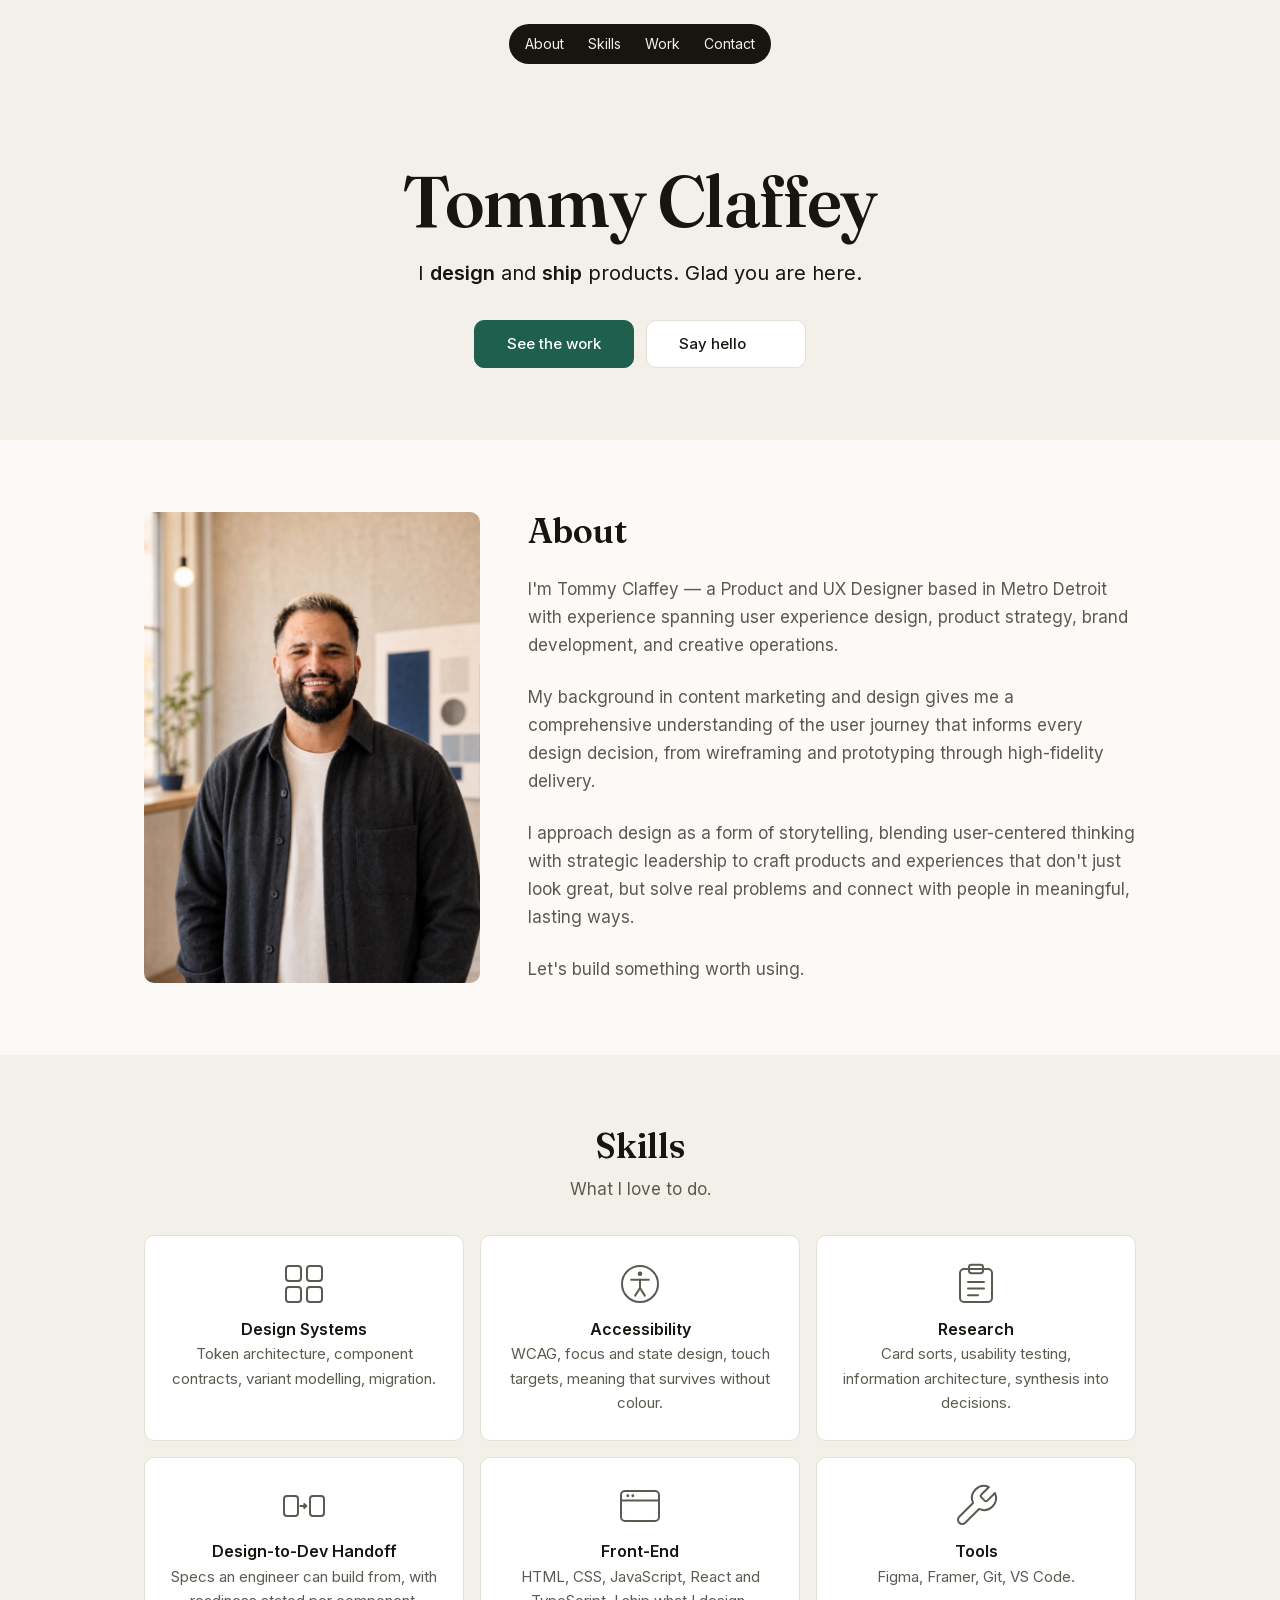
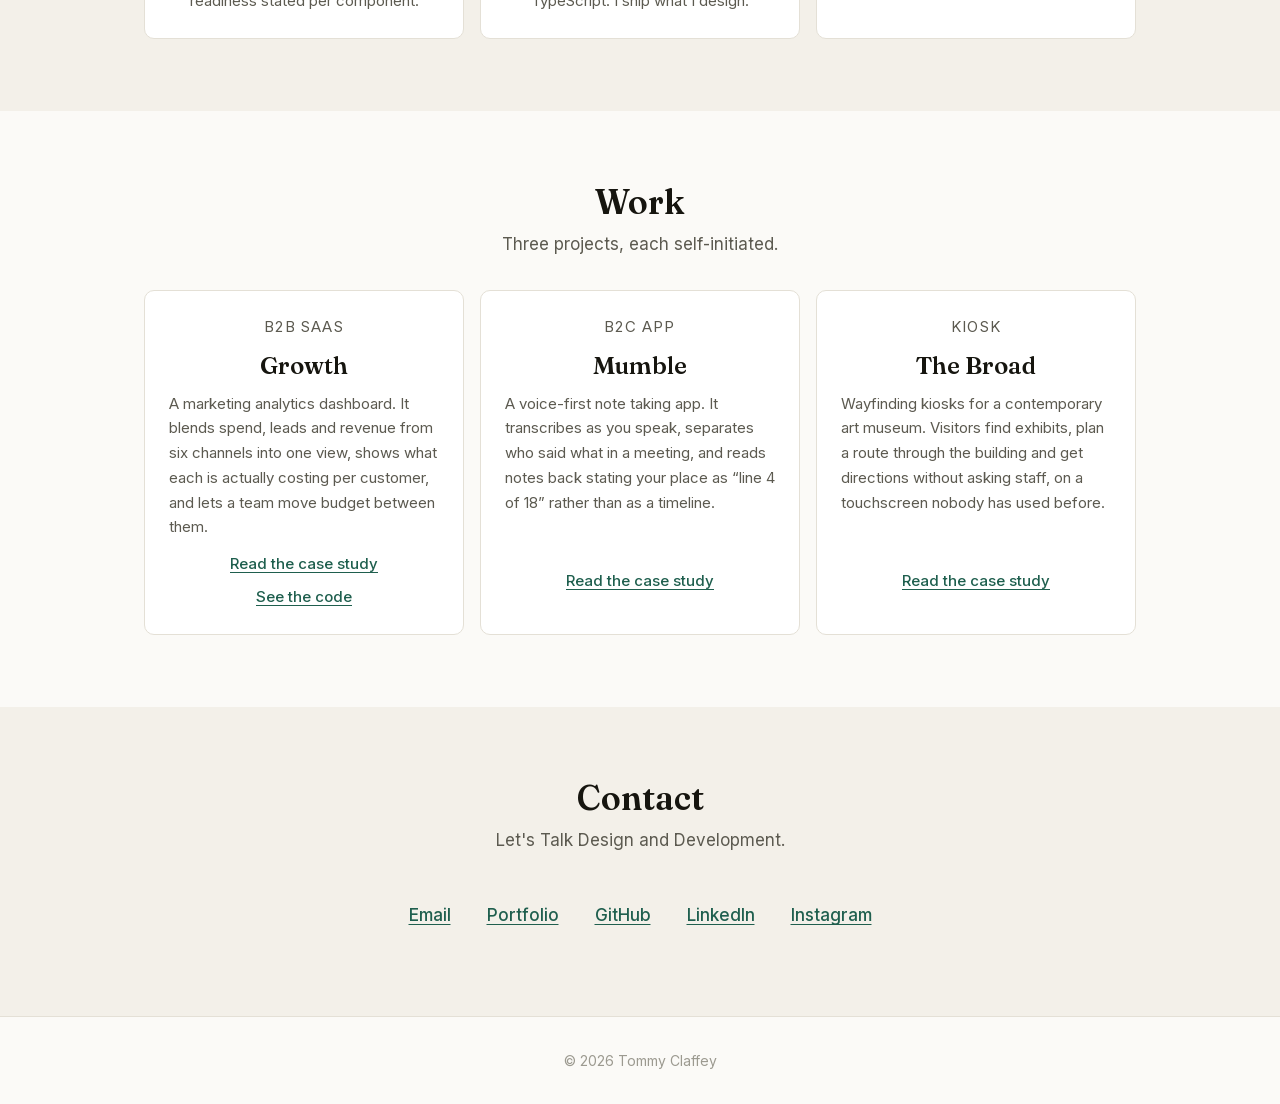
==== index.html @ ecc8b4e1 "Icons 36px -> 48px Co-Authored-By: Claude Opus 5 <noreply@anthropic.com>" ====
<!DOCTYPE html>
<html lang="en">
<head>
<meta charset="UTF-8">
<meta name="viewport" content="width=device-width, initial-scale=1.0">
<title>Tommy Claffey — Product &amp; UX Designer</title>
<meta name="description" content="Tommy Claffey — product and UX designer. Design systems, accessibility, and design-to-developer handoff.">
<!-- Fonts are local and preloaded. Loading them from Google meant the font
     files arrived AFTER first paint, text reflowed when they swapped in, and
     the page height changed under whatever scroll position was already set.
     Preloading same-origin files means layout is correct on the first paint,
     so there is nothing to shift afterwards. Only the two faces used above
     the fold are preloaded -- preloading all five would just make them
     compete for bandwidth. -->
<link rel="preload" href="assets/fonts/fraunces-600.woff2" as="font" type="font/woff2" crossorigin>
<link rel="preload" href="assets/fonts/inter-400.woff2" as="font" type="font/woff2" crossorigin>
<link rel="stylesheet" href="style.css">
</head>
<body>

<!-- First tab stop on the page. Without it a keyboard user walks the entire nav
     before reaching content, on every single visit. -->
<a class="skip" href="#main">Skip to content</a>

<header class="hero">
  <nav class="nav" aria-label="Primary">
    <ul class="nav__list">
      <li><a href="#about">About</a></li>
      <li><a href="#skills">Skills</a></li>
      <li><a href="#work">Work</a></li>
      <li><a href="#contact">Contact</a></li>
    </ul>
  </nav>

  <div class="hero__body">
    <h1 class="hero__name">Tommy Claffey</h1>
    <p class="hero__pitch">
      I <strong>design</strong> and <strong>ship</strong> products. Glad you are here.
    </p>
    <div class="hero__actions">
      <a class="btn btn--primary" href="#work">See the work</a>
      <a class="btn" href="#contact">Say hello</a>
    </div>
  </div>
</header>

<main id="main">

  <section class="section" id="about">
    <div class="about">
      <!-- width/height are the INTRINSIC pixel dimensions, not the rendered
           size. The browser uses their ratio to reserve the right space before
           the file arrives, so the text does not jump down when it loads. -->
      <div class="about__media">
        <img class="about__photo" src="assets/tommy.jpg" width="703" height="1100"
             alt="Tommy Claffey, standing in a studio">
      </div>
      <div class="about__body">
        <h2 class="section__title">About</h2>
        <div class="prose">
      <p>
        I'm Tommy Claffey — a Product and UX Designer based in Metro Detroit
        with experience spanning user experience design, product strategy,
        brand development, and creative operations.
      </p>
      <p>
        My background in content marketing and design gives me a comprehensive
        understanding of the user journey that informs every design decision,
        from wireframing and prototyping through high-fidelity delivery.
      </p>
      <p>
        I approach design as a form of storytelling, blending user-centered
        thinking with strategic leadership to craft products and experiences
        that don't just look great, but solve real problems and connect with
        people in meaningful, lasting ways.
      </p>
      <p>Let's build something worth using.</p>
        </div>
      </div>
    </div>
  </section>

  <section class="section" id="skills">
    <h2 class="section__title">Skills</h2>
    <p class="section__sub">What I love to do.</p>
    <ul class="skills">
      <li class="skill">
        <svg class="skill__icon" viewBox="0 0 24 24" width="48" height="48" fill="none" stroke="currentColor" stroke-width="1" stroke-linecap="round" stroke-linejoin="round" aria-hidden="true" focusable="false"><rect x="3" y="3" width="7.5" height="7.5" rx="1.5"/><rect x="13.5" y="3" width="7.5" height="7.5" rx="1.5"/><rect x="3" y="13.5" width="7.5" height="7.5" rx="1.5"/><rect x="13.5" y="13.5" width="7.5" height="7.5" rx="1.5"/></svg>
        <h3>Design Systems</h3>
        <p>Token architecture, component contracts, variant modelling, migration.</p>
      </li>
      <li class="skill">
        <svg class="skill__icon" viewBox="0 0 24 24" width="48" height="48" fill="none" stroke="currentColor" stroke-width="1" stroke-linecap="round" stroke-linejoin="round" aria-hidden="true" focusable="false"><circle cx="12" cy="12" r="9"/><circle cx="12" cy="6.9" r="1.15" fill="currentColor" stroke="none"/><path d="M7.6 9.9h8.8M12 9.9v4.1M12 14l-2.4 3.8M12 14l2.4 3.8"/></svg>
        <h3>Accessibility</h3>
        <p>WCAG, focus and state design, touch targets, meaning that survives without colour.</p>
      </li>
      <li class="skill">
        <svg class="skill__icon" viewBox="0 0 24 24" width="48" height="48" fill="none" stroke="currentColor" stroke-width="1" stroke-linecap="round" stroke-linejoin="round" aria-hidden="true" focusable="false"><rect x="4" y="4.5" width="16" height="16.5" rx="2"/><rect x="8.5" y="2.4" width="7" height="4.2" rx="1.2"/><path d="M8 11h8M8 14.3h8M8 17.6h5"/></svg>
        <h3>Research</h3>
        <p>Card sorts, usability testing, information architecture, synthesis into decisions.</p>
      </li>
      <li class="skill">
        <svg class="skill__icon" viewBox="0 0 24 24" width="48" height="48" fill="none" stroke="currentColor" stroke-width="1" stroke-linecap="round" stroke-linejoin="round" aria-hidden="true" focusable="false"><rect x="2" y="7" width="7" height="10" rx="1.5"/><rect x="15" y="7" width="7" height="10" rx="1.5"/><path d="M10.2 12h2.9"/><path d="M12.1 11 13.1 12l-1 1"/></svg>
        <h3>Design-to-Dev Handoff</h3>
        <p>Specs an engineer can build from, with readiness stated per component.</p>
      </li>
      <li class="skill">
        <svg class="skill__icon" viewBox="0 0 24 24" width="48" height="48" fill="none" stroke="currentColor" stroke-width="1" stroke-linecap="round" stroke-linejoin="round" aria-hidden="true" focusable="false"><rect x="2.5" y="4.5" width="19" height="15" rx="2"/><path d="M2.5 9.2h19"/><circle cx="5.9" cy="6.85" r="0.72" fill="currentColor" stroke="none"/><circle cx="8.4" cy="6.85" r="0.72" fill="currentColor" stroke="none"/></svg>
        <h3>Front-End</h3>
        <p>HTML, CSS, JavaScript, React and TypeScript. I ship what I design.</p>
      </li>
      <li class="skill">
        <svg class="skill__icon" viewBox="0 0 24 24" width="48" height="48" fill="none" stroke="currentColor" stroke-width="1" stroke-linecap="round" stroke-linejoin="round" aria-hidden="true" focusable="false"><path d="M14.7 6.3a1 1 0 0 0 0 1.4l1.6 1.6a1 1 0 0 0 1.4 0l3.77-3.77a6 6 0 0 1-7.94 7.94l-6.91 6.91a2.12 2.12 0 0 1-3-3l6.91-6.91a6 6 0 0 1 7.94-7.94l-3.76 3.76z"/></svg>
        <h3>Tools</h3>
        <p>Figma, Framer, Git, VS Code.</p>
      </li>
    </ul>
  </section>

  <section class="section" id="work">
    <h2 class="section__title">Work</h2>
    <p class="section__sub">Three projects, each self-initiated.</p>
    <div class="cards">

      <article class="card">
        <p class="card__tag">B2B SaaS</p>
        <h3 class="card__title">Growth</h3>
        <p>
          A marketing analytics dashboard. It blends spend, leads and revenue
          from six channels into one view, shows what each is actually costing
          per customer, and lets a team move budget between them.
        </p>
        <p class="card__links">
          <a href="https://www.tommyclaffey.com/portfolio/growth">Read the case study</a>
          <a href="https://github.com/tommyclaffey/Growth">See the code</a>
        </p>
      </article>

      <article class="card">
        <p class="card__tag">B2C app</p>
        <h3 class="card__title">Mumble</h3>
        <p>
          A voice-first note taking app. It transcribes as you speak, separates
          who said what in a meeting, and reads notes back stating your place as
          “line 4 of 18” rather than as a timeline.
        </p>
        <p class="card__links">
          <a href="https://www.tommyclaffey.com/portfolio/mumble">Read the case study</a>
        </p>
      </article>

      <article class="card">
        <p class="card__tag">Kiosk</p>
        <h3 class="card__title">The Broad</h3>
        <p>
          Wayfinding kiosks for a contemporary art museum. Visitors find exhibits,
          plan a route through the building and get directions without asking
          staff, on a touchscreen nobody has used before.
        </p>
        <p class="card__links">
          <a href="https://www.tommyclaffey.com/portfolio/broad">Read the case study</a>
        </p>
      </article>

    </div>
  </section>

  <section class="section" id="contact">
    <h2 class="section__title">Contact</h2>
    <p class="section__sub">Let's Talk Design and Development.</p>
    <ul class="contact">
      <li><a href="mailto:thomasclaffey@gmail.com">Email</a></li>
      <li><a href="https://www.tommyclaffey.com">Portfolio</a></li>
      <li><a href="https://github.com/tommyclaffey">GitHub</a></li>
      <li><a href="https://www.linkedin.com/in/tommyclaffey/">LinkedIn</a></li>
      <li><a href="https://www.instagram.com/mrtommyclaffey/">Instagram</a></li>
    </ul>
  </section>

</main>

<footer class="footer">
  <p>© 2026 Tommy Claffey</p>
</footer>


</body>
</html>
---- style.css ----
@font-face {
  font-family: 'Fraunces';
  font-style: normal;
  font-weight: 500;
  /* block, not swap. swap paints a fallback first and then reflows when the
     real font lands -- which is the layout shift this change exists to
     remove. With the files preloaded and same-origin, the block period is
     imperceptible. */
  font-display: block;
  src: url('assets/fonts/fraunces-500.woff2') format('woff2');
  unicode-range: U+0000-00FF, U+0131, U+0152-0153, U+02BB-02BC, U+02C6, U+02DA,
    U+02DC, U+0304, U+0308, U+0329, U+2000-206F, U+20AC, U+2122, U+2191, U+2193,
    U+2212, U+2215, U+FEFF, U+FFFD;
}

@font-face {
  font-family: 'Fraunces';
  font-style: normal;
  font-weight: 600;
  /* block, not swap. swap paints a fallback first and then reflows when the
     real font lands -- which is the layout shift this change exists to
     remove. With the files preloaded and same-origin, the block period is
     imperceptible. */
  font-display: block;
  src: url('assets/fonts/fraunces-600.woff2') format('woff2');
  unicode-range: U+0000-00FF, U+0131, U+0152-0153, U+02BB-02BC, U+02C6, U+02DA,
    U+02DC, U+0304, U+0308, U+0329, U+2000-206F, U+20AC, U+2122, U+2191, U+2193,
    U+2212, U+2215, U+FEFF, U+FFFD;
}

@font-face {
  font-family: 'Inter';
  font-style: normal;
  font-weight: 400;
  /* block, not swap. swap paints a fallback first and then reflows when the
     real font lands -- which is the layout shift this change exists to
     remove. With the files preloaded and same-origin, the block period is
     imperceptible. */
  font-display: block;
  src: url('assets/fonts/inter-400.woff2') format('woff2');
  unicode-range: U+0000-00FF, U+0131, U+0152-0153, U+02BB-02BC, U+02C6, U+02DA,
    U+02DC, U+0304, U+0308, U+0329, U+2000-206F, U+20AC, U+2122, U+2191, U+2193,
    U+2212, U+2215, U+FEFF, U+FFFD;
}

@font-face {
  font-family: 'Inter';
  font-style: normal;
  font-weight: 500;
  /* block, not swap. swap paints a fallback first and then reflows when the
     real font lands -- which is the layout shift this change exists to
     remove. With the files preloaded and same-origin, the block period is
     imperceptible. */
  font-display: block;
  src: url('assets/fonts/inter-500.woff2') format('woff2');
  unicode-range: U+0000-00FF, U+0131, U+0152-0153, U+02BB-02BC, U+02C6, U+02DA,
    U+02DC, U+0304, U+0308, U+0329, U+2000-206F, U+20AC, U+2122, U+2191, U+2193,
    U+2212, U+2215, U+FEFF, U+FFFD;
}

@font-face {
  font-family: 'Inter';
  font-style: normal;
  font-weight: 600;
  /* block, not swap. swap paints a fallback first and then reflows when the
     real font lands -- which is the layout shift this change exists to
     remove. With the files preloaded and same-origin, the block period is
     imperceptible. */
  font-display: block;
  src: url('assets/fonts/inter-600.woff2') format('woff2');
  unicode-range: U+0000-00FF, U+0131, U+0152-0153, U+02BB-02BC, U+02C6, U+02DA,
    U+02DC, U+0304, U+0308, U+0329, U+2000-206F, U+20AC, U+2122, U+2191, U+2193,
    U+2212, U+2215, U+FEFF, U+FFFD;
}

/* =========================================================================
   Tokens — two tiers.

   Tier 1 is raw values. Tier 2 names them by the job they do. Nothing below
   this block uses a raw colour or a raw size, so retheming the page is an
   edit to this block and nothing else. That is the same discipline as a real
   design system, at the scale a single page justifies.
   ========================================================================= */

:root {
  /* --- tier 1: primitives ------------------------------------------- */
  --paper:      #FBFAF7;
  --paper-warm: #F3F0E9;
  --ink:        #16150F;
  --ink-60:     #5C5A50;
  --ink-30:     #9C9A90;
  --rule:       #E4E0D6;
  --green-700:  #174A3D;
  --green-600:  #1F5F4E;
  --green-100:  #E3EFEA;

  /* --- tier 2: semantic ---------------------------------------------- */
  --surface:        var(--paper);
  --surface-raised: #FFFFFF;
  --surface-sunken: var(--paper-warm);
  --text:           var(--ink);
  --text-muted:     var(--ink-60);
  --text-subtle:    var(--ink-30);
  --border:         var(--rule);
  --accent:         var(--green-600);
  --accent-press:   var(--green-700);
  --accent-tint:    var(--green-100);
  --focus:          var(--green-600);

  /* --- scale ---------------------------------------------------------- */
  --s-1: 4px;  --s-2: 8px;  --s-3: 12px; --s-4: 16px;
  --s-5: 24px; --s-6: 32px; --s-7: 48px; --s-8: 72px; --s-9: 112px;

  --container: 1040px;   /* one page-wide column, used by every band */
  --radius: 10px;
  /* Was used by the nav before it existed. An undefined custom property makes
     the whole declaration invalid, so border-radius silently fell back to 0 --
     square corners, no error, nothing in the console. */
  --radius-pill: 999px;
  /* An absolute width, deliberately NOT ch. `ch` resolves against the
     element's own font-size, so 62ch means ~620px on 17px body text and
     ~1050px on a 34px heading -- the same token producing two different
     widths depending on what it lands on. For a shared column edge it has to
     be one number. 38rem is that number, sized to the body measure. */
  --measure: 38rem;

  --sans: Inter, -apple-system, BlinkMacSystemFont, "Segoe UI", sans-serif;
  --serif: Fraunces, Georgia, "Times New Roman", serif;
}

/* Dark mode is CSS only -- it follows whatever the reader already told their
   operating system. There is no toggle, because a toggle needs JavaScript and
   this page has none. Redefining the tier-2 names is the whole implementation;
   no rule below this block knows which mode is active. */
@media (prefers-color-scheme: dark) {
  :root {
    --surface: #14140F; --surface-raised: #1C1C16; --surface-sunken: #1A1A14;
    --text: #F2F0E9; --text-muted: #A8A69C; --text-subtle: #6E6C63;
    --border: #2C2B24;
    --accent: #6FC3A8; --accent-press: #8FD4BE; --accent-tint: #17332A;
    --focus: #6FC3A8;
    /* The nav reads dark-on-light in light mode. In dark mode the page is
       already near-ink, so the same value would make the header disappear --
       it lifts instead. Contrast is a relationship, not a colour. */
    --ink: #2A2A22;
    --paper-warm: #F2F0E9;
  }
}

/* ============================================================ base ==== */

*, *::before, *::after { box-sizing: border-box; }

body {
  margin: 0;
  background: var(--surface);
  color: var(--text);
  font: 400 17px/1.65 var(--sans);
  -webkit-font-smoothing: antialiased;
}

h1, h2, h3 { font-family: var(--serif); font-weight: 600; line-height: 1.15; margin: 0; }
p { margin: 0; }
img { max-width: 100%; display: block; }

a { color: var(--accent); text-underline-offset: 3px; }
a:hover { color: var(--accent-press); }

/* One focus style for everything, so no control can be missed. :focus-visible
   rather than :focus keeps it off mouse clicks without hiding it from
   keyboards — the mistake that makes a site unusable without a pointer. */
a:focus-visible,
button:focus-visible {
  outline: 2px solid var(--focus);
  outline-offset: 3px;
  border-radius: 3px;
}

/* Hidden until focused, then real and visible. A skip link that never shows
   itself is decoration. */
.skip {
  position: absolute; left: var(--s-4); top: -100px;
  z-index: 10;
  background: var(--accent); color: #fff;
  padding: var(--s-2) var(--s-4);
  border-radius: var(--radius);
  text-decoration: none; font-weight: 500;
  transition: top 120ms ease;
}
.skip:focus { top: var(--s-4); color: #fff; }

/* =========================================================== layout ==== */

/* Nothing that carries a band background is constrained -- those run the full
   viewport, and their children carry the measure instead. Constraining the
   band itself would stop its background at the content edge, which is a
   stripe, not a band. */
.footer > p {
  max-width: var(--container);
  margin-inline: auto;
  padding-inline: var(--s-5);
}
.section > * {
  max-width: var(--container);
  margin-inline: auto;
  padding-inline: var(--s-5);
}

/* ============================================================== nav ==== */

/* Links only -- the h1 below is the identity, so no wordmark here.

   The nav is its own band rather than transparent over the hero's tint. On a
   tinted background with muted link colour it had almost no contrast against
   anything: not against the surface behind it, and not against the hero it
   sits above. A header that has to be hunted for is not doing its job.

   Full-bleed like the other bands, so the background crosses the viewport and
   the list inside carries the container width. */
/* A floating capsule rather than an edge-to-edge bar.

   The background moves off .nav and onto .nav__list, so the dark shape hugs
   its four links instead of spanning the container. A full-width bar with
   rounded corners reads as a bar someone rounded; a shape sized to its
   contents reads as an object. .nav keeps only the job of centring it.

   Ink, not white: white on the hero's warm tint is a 17-point difference --
   technically a contrast, visually the same surface. */
.nav {
  display: flex;
  justify-content: center;
  padding-block: var(--s-5);
}

.nav__list {
  list-style: none;
  display: flex; flex-wrap: wrap; justify-content: center;
  gap: 0;
  background: var(--ink);
  border-radius: var(--radius-pill);
  /* No vertical padding: the links define the capsule's height directly, so
     it is exactly as tall as its content instead of 8px taller. Horizontal
     padding stays minimal for the same reason -- every pixel here is mass,
     and this element had more visual weight than the name it sits above. */
  padding: 0 var(--s-1);
  margin: 0;
  max-width: calc(100% - var(--s-8));
  font-size: 14px;
}

.nav__list a {
  color: var(--paper-warm); text-decoration: none;
  display: inline-flex; align-items: center;
  /* 40px, held deliberately. Shrinking these to 32 would have taken another
     8px off the capsule and dropped the target well under the 44px guideline
     -- the height is the one dimension here that is doing a job other than
     looking right. The mass came off the width and the type size instead. */
  min-height: 40px; padding-inline: var(--s-3);
  border-radius: var(--radius-pill);
}
.nav__list a:hover { color: #FFFFFF; background: rgb(255 255 255 / 0.12); }
/* The accent green is invisible on ink, so the ring has to go light on the
   one element that most needs one. */
.nav__list a:focus-visible { outline-color: var(--paper-warm); }


/* ============================================================= hero ==== */

/* Centred, with the measure preserved. Centring a block is not the same as
   letting its lines run the full width -- long centred lines are the harder
   thing to read, and this page argues about legibility. */
/* Wider than the prose measure. The pitch is display copy, read once at a
   glance rather than settled into, and at --measure it broke to four short
   centred lines. Wider gives three fuller ones. */
.hero__body {
  /* Bottom padding was 112px, sized for a four-line pitch. With a one-line
     pitch the hero holds far less, and the same padding left a screen of dead
     space under the buttons. Space should scale with what it surrounds. */
  padding-block: var(--s-8) var(--s-8);
  max-width: 42rem;
  margin-inline: auto;
  text-align: center;
}


/* clamp() rather than breakpoints: the size is continuous, so there is no
   width at which the heading is briefly wrong.

   The floor is 36px, not 44. A clamp minimum is a floor the text cannot go
   below no matter how narrow the screen gets, so it is the one number in a
   fluid scale that can still overflow. At 44px "Tommy Claffey" needs roughly
   300px and a 320px phone offers 272px after padding -- the fluid middle was
   never the risk, the floor was. */
.hero__name {
  /* Ceiling drops 84 -> 72. With the role line gone the name sits directly
     over a 24px subhead, and 84 made that a 3.5x jump -- big enough that
     everything under it read as small print rather than as the next level. */
  font-size: clamp(36px, 7vw, 72px);
  letter-spacing: -0.02em;
  /* The pitch is the only thing under the name now, so the two are the unit.
     12px was tight because a small caps role line sat between them; with the
     subhead carrying the weight directly, it needs room to be its own line
     rather than a caption. */
  margin-bottom: var(--s-4);
  /* Breaks a long name across lines rather than out of the viewport, if a
     narrower screen than I tested ever turns up. */
  overflow-wrap: break-word;
  text-wrap: balance;
}
/* Balanced so the three lines come out near-equal instead of leaving a short
   orphan on the last one, which is the failure mode of centred display copy. */
.hero__pitch {
  /* Larger than before. One short line has to hold the space a paragraph used
     to, and at 21px it read as a caption under the name rather than as the
     line the page is built around. */
  /* 24 -> 20. It is a subhead under a 72px name, not a second headline; at
     24 it was closer in size to the About body copy's role than to a caption
     line, which made the hero read as two competing statements again. */
  font-size: clamp(16px, 1.9vw, 20px);
  line-height: 1.45;
  color: var(--text);
  text-wrap: balance;
}
.hero__pitch strong { color: var(--text); font-weight: 600; }

/* 32px, not 48. The buttons follow FROM the line above them -- they are the
   next step in the same thought, so they sit closer to it than the pitch sits
   to the name block. Equal gaps everywhere would flatten that. */
/* Equal-width buttons, without hardcoding a width.

   Each button used to size itself to its own label, so "See the work" came out
   wider than "Say hello". A min-width would fix the symptom and quietly break
   the moment either label changed.

   Two 1fr tracks inside a fit-content container instead: the grid shrinks to
   its content, and 1fr splits that equally -- so both buttons take the width
   of the longer one, whatever it happens to say. */
.hero__actions {
  display: grid;
  grid-template-columns: repeat(2, 1fr);
  gap: var(--s-3);
  width: fit-content;
  margin: var(--s-6) auto 0;
}

/* Below this the pair is wider than the screen, so they stack full width
   rather than being squeezed. */
@media (max-width: 400px) {
  .hero__actions { grid-template-columns: 1fr; width: 100%; }
}

.btn {
  display: inline-flex; align-items: center;
  /* 48, above the 44px accessible minimum rather than exactly on it. These
     are the only two actions in the hero and they sat under a 72px name at
     the size of body text -- correct by the rule and wrong by the page. */
  min-height: 48px;
  padding: 0 var(--s-6);
  border: 1px solid var(--border); border-radius: var(--radius);
  background: var(--surface-raised); color: var(--text);
  font: 500 15px var(--sans); text-decoration: none;
  transition: background 120ms ease, border-color 120ms ease;
}
.btn:hover { border-color: var(--text-subtle); color: var(--text); }
.btn--primary {
  background: var(--accent); border-color: var(--accent); color: #fff;
}
.btn--primary:hover { background: var(--accent-press); border-color: var(--accent-press); color: #fff; }

/* ========================================================= sections ==== */

/* The hero is the first band, not a neutral run-up to them. It and About were
   both paper with a hairline between, so the one boundary a reader meets first
   was the one with the least contrast -- the rhythm started on the third
   screen. Tinting the hero makes every boundary on the page a colour change,
   including the first. */
.hero { background: var(--surface-sunken); }

/* Alternating bands rather than hairlines. A 1px rule separates sections in
   the sense that a reader could find it if asked to; a change of surface
   separates them at a glance, which is the actual job. */
.section { padding-block: var(--s-8); text-align: center; }

/* NO extra bottom padding here, deliberately.

   It was added so lower nav links could scroll their section to the very top
   of the viewport -- on a tall window the page is shorter than (anchor
   position + window height), so the browser scrolls as far as it can and
   stops. The fix worked and cost 340px of empty tinted space at the bottom of
   every visit.

   That is the wrong trade. The void is visible to everyone, every time; the
   imprecision is visible to someone who clicks a nav link on a very tall
   window and notices they landed 200px off. Reverted.

   scroll-margin-top has also been removed, to rule it out as a cause of the
   reported bouncing. There are now no scroll-affecting properties on this
   page at all -- anchors behave exactly as the browser's default. */
.section:nth-of-type(even) { background: var(--surface-sunken); }

/* No borders anywhere. Every boundary is now a change of surface, and a rule
   drawn on top of one is the same statement twice. */
.section__title { font-size: clamp(24px, 3.5vw, 34px); margin-bottom: var(--s-2); text-wrap: balance; }
.section__sub { color: var(--text-muted); margin-bottom: var(--s-6); }

/* Not applied inside About, whose heading sits in the text column and sets
   its own spacing above the prose. */
/* Sections with a sub-line get 32px between the heading and the content,
   because the sub carries it. About has no sub, so its heading sat 8px off
   its first paragraph -- the same heading with two different amounts of air
   under it depending on whether the next element happened to exist. The
   spacing belongs to the gap, not to whatever is filling it. */
.section__title + .skills,
.section__title + .cards,
.section__title + .contact { margin-top: var(--s-6); }

/* About is the only long-form section, so it is set as an editorial block:
   heading and body share one left edge, and the block as a whole is centred
   on the page.

   A centred heading over left-aligned prose is the awkward middle -- it reads
   as a centred layout that failed rather than as a decision. Either the
   heading joins the text's edge or the text joins the heading's centre, and
   the text cannot be centred without giving every line a different starting
   point. So the heading moves. */
#about { text-align: left; }

/* Photo left, text right, as one centred block.

   grid-template-columns is only declared at the wide breakpoint. Below it the
   grid is a single column and the photo stacks above the text -- which is the
   correct order to fall back to, because the source order already puts the
   photo first. Reordering with CSS would have made the visual order and the
   reading order disagree for anyone using a screen reader. */
.about {
  display: grid;
  gap: var(--s-6);
}
/* The photo is wrapped so it can be taken OUT of layout on the wide screen.

   It used to size its own grid row: height: 100% cannot resolve against an
   indefinite row, so the browser fell back to the image's intrinsic height
   and the row grew to fit it. That makes the About section's height depend on
   a resource that arrives late -- and when it lands, the page height changes
   under a scroll position that was already set, so the browser clamps and the
   view jumps. From the top of the page that is the whole distance; once
   you've scrolled, the image is already decoded and nothing moves. Which is
   exactly the symptom.

   Absolutely positioning it makes the row height depend on the TEXT alone, so
   the layout is final before the image exists. */
.about__media { border-radius: var(--radius); overflow: hidden; }

.about__photo {
  width: 100%;
  height: auto;
  display: block;
  /* The source is a 1003x1568 portrait. Constraining it on the narrow layout
     stops a full-width face taking the whole first screen of the section. */
  max-width: 15rem;
  margin-inline: auto;
}
.about__media { max-width: 15rem; margin-inline: auto; }

@media (min-width: 800px) {
  .about {
    /* Text column IS the measure; the photo takes whatever is left.
       Sizing it the other way round (photo fixed, text 1fr) left the prose
       capped at --measure inside a wider column, so its right edge stopped
       short of the container edge that every other section meets. Fixing the
       text column instead makes the right edge line up without letting the
       line length grow. */
    grid-template-columns: 1fr var(--measure);
    gap: var(--s-7);
    /* stretch, not start: the photo's column has to be as tall as the text
       column for the image to fill it. `start` would collapse it to its own
       content height, which is what made it stop short of the paragraphs. */
    align-items: stretch;
  }
  /* Fills the column, top of the heading to the last line of text. object-fit
     crops rather than distorts, and the position keeps the face in frame as
     the text column grows or shrinks. */
  .about__media {
    position: relative;
    /* A floor, so a short text column still gives the photo a sensible shape
       rather than collapsing it. */
    min-height: 22rem;

    /* Both of these are undoing the narrow-layout rule, and both are load
       bearing.

       A grid item stretches to fill its track ONLY while its margins are not
       auto. The narrow layout sets margin-inline: auto to centre a 240px
       photo, and that quietly opted this box out of stretching -- so instead
       of filling its 336px track it sized to its content. Its only content is
       an absolutely positioned image, which contributes nothing, so the box
       computed to 0px wide and the photo vanished while remaining loaded,
       visible and opacity 1.

       Nothing reported an error. The image was fine; the box around it was
       zero. */
    max-width: none;
    margin-inline: 0;
  }
  .about__photo {
    position: absolute;
    inset: 0;
    width: 100%;
    height: 100%;
    max-width: none;
    object-fit: cover;
    object-position: 50% 25%;
  }
}

/* The heading lives inside the text column now, so it needs no width of its
   own -- the column already sets the edge it aligns to. */
.about__body { min-width: 0; }
.about__body .section__title { margin-bottom: var(--s-5); }

/* Left-aligned, inside a centred block.

   Centring is fine for a heading or a one-line sub -- the eye takes those in
   whole. It is wrong for a paragraph: every line starts at a different x, so
   the eye has to hunt for the beginning of each one instead of returning to a
   fixed edge. That cost is small for most readers and large for some, and
   this is the section that says I spend more time on legibility than on
   whether it's pretty. Centring it would contradict the sentence in it.

   The BLOCK stays centred on the page. Only the text inside is aligned. */
.prose {
  max-width: var(--measure);
  display: grid; gap: var(--s-5);
  color: var(--text-muted);
  text-align: left;
}

/* Skills: auto-fit is right here. Six items divide evenly into 3, 2 or 1
   column, so whatever count the grid picks, no row is left short. */
/* NOTE the block-axis-only resets below.

   `.section > *` centres and gutters every direct child with margin-inline:
   auto and padding-inline. A list reset written as the SHORTHAND `margin: 0;
   padding: 0` sets all four sides, so it silently wiped both -- same
   specificity, later in the file, so it won. The grids went
   left-against-the-viewport-edge with no gutter, and the first card looked
   clipped.

   Nothing was overridden on purpose; a shorthand just reached further than
   the property it was written for. Resetting only the axis being reset is
   what keeps the layout rule intact. */
.skills {
  display: grid; gap: var(--s-4);
  grid-template-columns: repeat(auto-fit, minmax(260px, 1fr));
  list-style: none; margin-block: 0; padding-block: 0;
}

/* Cards: THREE items, so this one needs a breakpoint and auto-fit is wrong.
   At two columns the third card is stranded alone in row two beside a dead
   half-width gap -- and auto-fit cannot avoid it, because the grid has no
   idea how many items it is about to hold. Three columns or one, never two.

   Worth saying plainly: the rest of this page has no breakpoints because
   nothing else needed one. This does. "No media queries" is a nice property,
   not a rule to defend past the point where it produces a worse layout. */
.cards {
  display: grid; gap: var(--s-4);
  grid-template-columns: 1fr;
  list-style: none; margin-block: 0; padding-block: 0;
}
@media (min-width: 900px) {
  .cards { grid-template-columns: repeat(3, 1fr); }
}

/* Raised, not sunken. These used to be sunken tiles on a paper section; the
   Skills band is now that same sunken colour, so a sunken tile on it would
   have disappeared into its own background. */
.skill {
  background: var(--surface-raised);
  border: 1px solid var(--border);
  border-radius: var(--radius);
  padding: var(--s-5);
}
/* Decorative, so aria-hidden and not focusable -- the heading directly below
   already names the skill, and an icon that repeats it just makes a screen
   reader say everything twice. focusable="false" because IE/Edge legacy puts
   SVGs in the tab order otherwise, which would add six empty tab stops.

   Stroke, not fill, and currentColor rather than a hardcoded value -- so the
   set inherits the accent and would follow a retheme without being touched. */
.skill__icon {
  width: 48px; height: 48px;
  display: block; margin: 0 auto var(--s-3);
  /* Identical to .skill p, the paragraph directly beneath each heading. */
  color: var(--text-muted);
  fill: none;
  stroke: currentColor;
  /* 1px. The hex already matched the paragraph text; a heavier stroke at 22px
     still reads darker than antialiased 15px type, so the weight is what makes
     them look different, not the colour. */
  /* 1, not 1.25. Stroke is in viewBox units, so it scales with the icon --
     at 36px a 1.25 stroke renders ~1.9px, noticeably heavier than it did at
     28. Dropping to 1 keeps the rendered weight where it was (~1.5px) while
     the shapes get bigger, which is the point. */
  stroke-width: 1;
  stroke-linecap: round;
  stroke-linejoin: round;
}

.skill h3 { font-family: var(--sans); font-size: 16px; font-weight: 600; margin-bottom: var(--s-1); }
.skill p  { font-size: 15px; color: var(--text-muted); }

.card {
  /* Tag and title centred (below), body left. Three or four centred lines
     are already enough to make every line start somewhere new. */
  text-align: left;
  background: var(--surface-raised);
  border: 1px solid var(--border);
  border-radius: var(--radius);
  padding: var(--s-5);
  display: flex; flex-direction: column; gap: var(--s-3);
}
.card__tag {
  text-align: center;
  /* 11 -> 10, and 500 -> 400. Uppercase and letter-spaced type reads heavier
     than its point size suggests, so the weight was doing the same job as the
     caps and compounding it. Dropping both lets the card title be the first
     thing the eye reaches.

     Letter-spacing stays: at 10px, caps set solid are harder to read, and the
     tracking is what keeps it legible rather than what makes it loud. */
  font-size: 9px; font-weight: 400; letter-spacing: 0.08em;
  text-transform: uppercase; color: var(--accent);
}
.card__title { font-size: 24px; text-align: center; }
.card p { font-size: 15px; color: var(--text-muted); }
/* Two links on one card, one on the others. margin-top: auto pins the row to
   the bottom of every card regardless, so the cards' link rows line up across
   the row even though their body copy differs in length. */
/* Stacked, not inline. Two links separated by a dot read as one row of
   equal options; stacked, the case study is clearly the primary and the code
   the secondary. margin-top: auto still pins the block to the bottom, so the
   rows line up across cards whose body copy differs in length. */
/* A fixed-height block, centred.

   Growth has two links and the other two cards have one. With the block simply
   pinned to the bottom, a single link lined up with Growth's SECOND link,
   which made the row look like one card had an extra item bolted on top
   rather than one card having two.

   Reserving the height of two links and centring within it puts a lone link on
   the midpoint between Growth's pair -- so a straight line across the row cuts
   between them. */
.card__links {
  margin-top: auto;
  display: flex; flex-direction: column;
  align-items: center; justify-content: center;
  gap: var(--s-2);
  /* Exactly the height of two links plus their gap, and NO padding-top.

     Padding on one side only makes centring asymmetric: the block centres its
     content inside the padding box, so a top-only pad pushes a lone link below
     the midpoint of Growth's pair. Separation from the body copy comes from
     the card's own column gap instead, which applies equally to every card. */
  /* 58px = the measured height of Growth's two links plus their gap. Not
     calculated from font-size and gap -- that gave 44 and left the single
     links 7px low, because the links render taller than the arithmetic
     suggested. Measured in the browser instead. */
  min-height: 58px;
  font-size: 15px;
}
.card__links a { font-weight: 500; }

/* Text links are the easiest thing on a page to miss with a thumb. These get
   a real 44px target and their own padding, so the tappable area matches what
   the eye reads as the control rather than just the glyphs. */
.contact {
  list-style: none; margin-block: 0; padding-block: 0;
  display: flex; flex-wrap: wrap; justify-content: center;
  gap: var(--s-2) var(--s-3);
  font-size: 17px; font-weight: 500;
}
.contact a {
  display: inline-flex; align-items: center;
  /* 58px = the measured height of Growth's two links plus their gap. Not
     calculated from font-size and gap -- that gave 44 and left the single
     links 7px low, because the links render taller than the arithmetic
     suggested. Measured in the browser instead. */
  min-height: 58px; padding-inline: var(--s-3);
  border-radius: var(--radius);
}
.contact a:hover { background: var(--surface-raised); }

/* =========================================================== footer ==== */

.footer {
  border-top: 1px solid var(--border);
  padding-block: var(--s-6);
  color: var(--text-subtle); font-size: 14px;
  text-align: center;
}


/* Motion is decoration here, so it is the first thing to go when someone has
   asked the OS for less of it. */
@media (prefers-reduced-motion: reduce) {
  *, *::before, *::after {
    animation-duration: 0.01ms !important;
    transition-duration: 0.01ms !important;
    scroll-behavior: auto !important;
  }
}
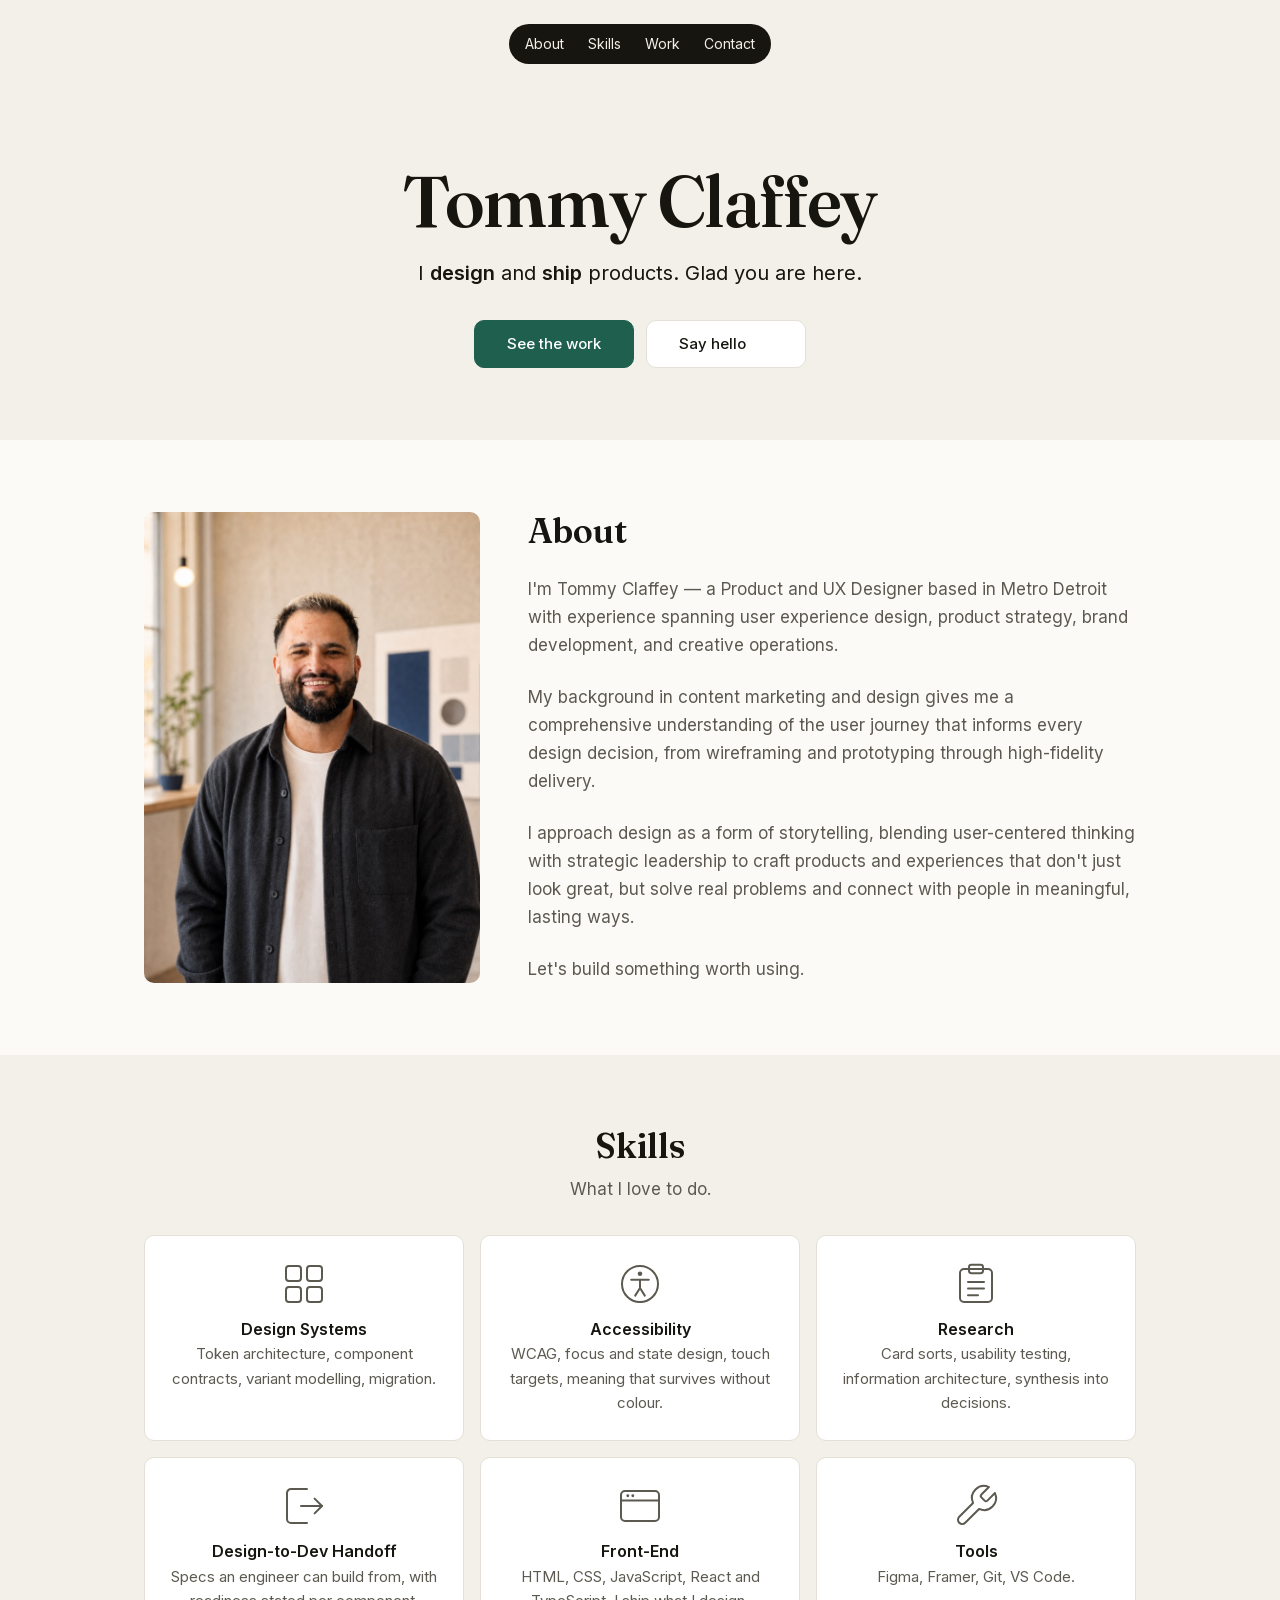
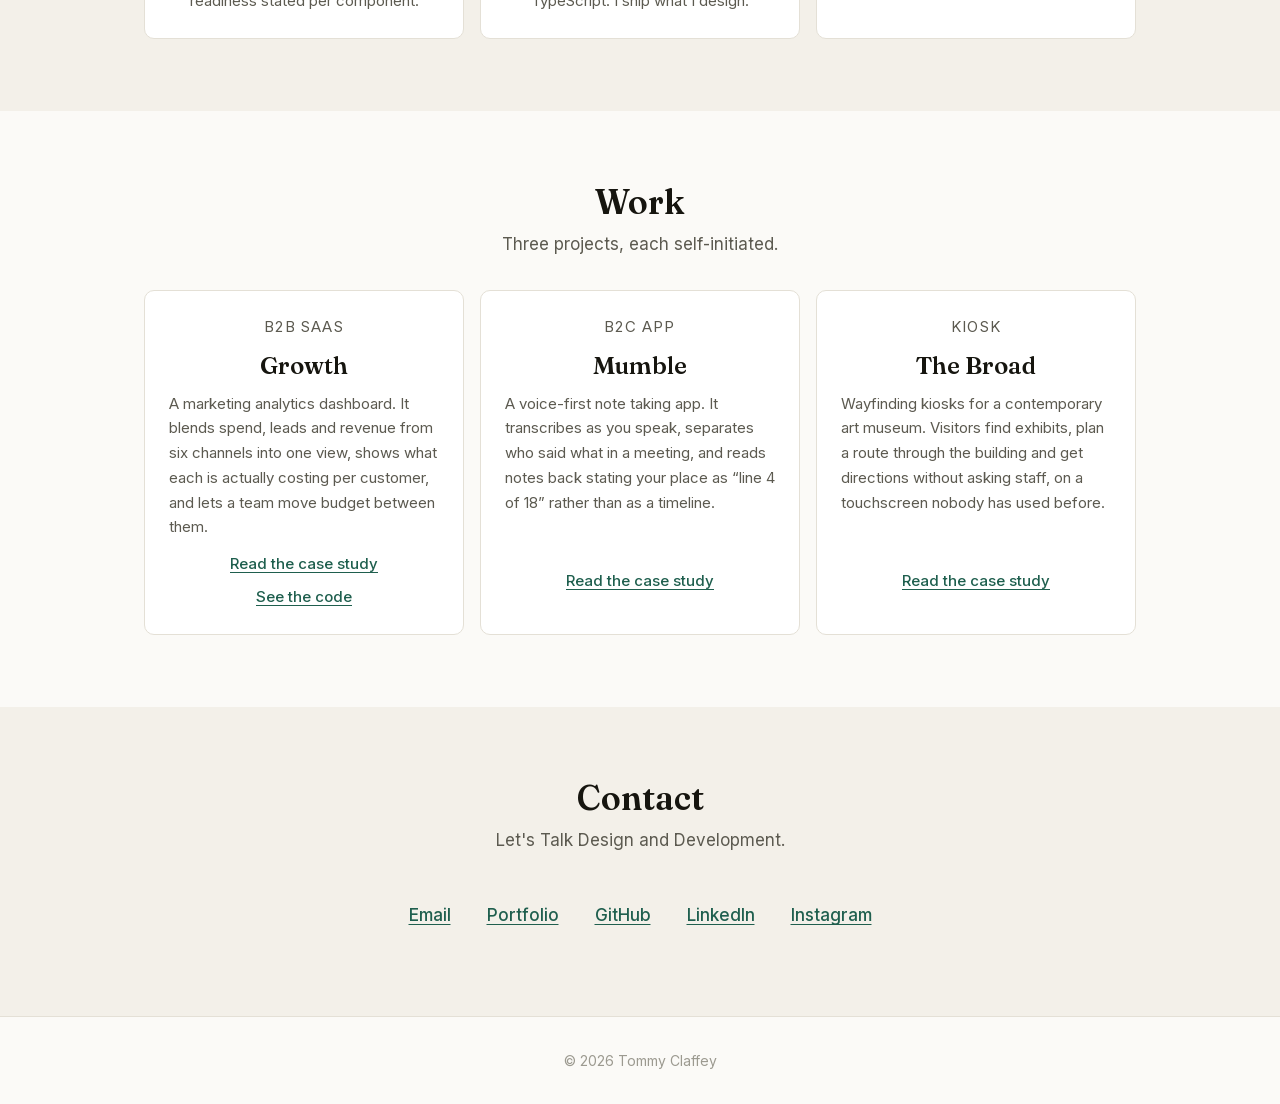
==== commit 89b6c146: "Redraw the handoff icon: two large shapes, not three small ones The old version spread two boxes and" ====
--- a/index.html
+++ b/index.html
@@ -100,7 +100,7 @@
         <p>Card sorts, usability testing, information architecture, synthesis into decisions.</p>
       </li>
       <li class="skill">
-        <svg class="skill__icon" viewBox="0 0 24 24" width="48" height="48" fill="none" stroke="currentColor" stroke-width="1" stroke-linecap="round" stroke-linejoin="round" aria-hidden="true" focusable="false"><rect x="2" y="7" width="7" height="10" rx="1.5"/><rect x="15" y="7" width="7" height="10" rx="1.5"/><path d="M10.2 12h2.9"/><path d="M12.1 11 13.1 12l-1 1"/></svg>
+        <svg class="skill__icon" viewBox="0 0 24 24" width="48" height="48" fill="none" stroke="currentColor" stroke-width="1" stroke-linecap="round" stroke-linejoin="round" aria-hidden="true" focusable="false"><path d="M13.5 3.5H5.5a2 2 0 0 0-2 2v13a2 2 0 0 0 2 2h8"/><path d="M10.5 12h10.5"/><path d="M17.3 8.3 21 12l-3.7 3.7"/></svg>
         <h3>Design-to-Dev Handoff</h3>
         <p>Specs an engineer can build from, with readiness stated per component.</p>
       </li>
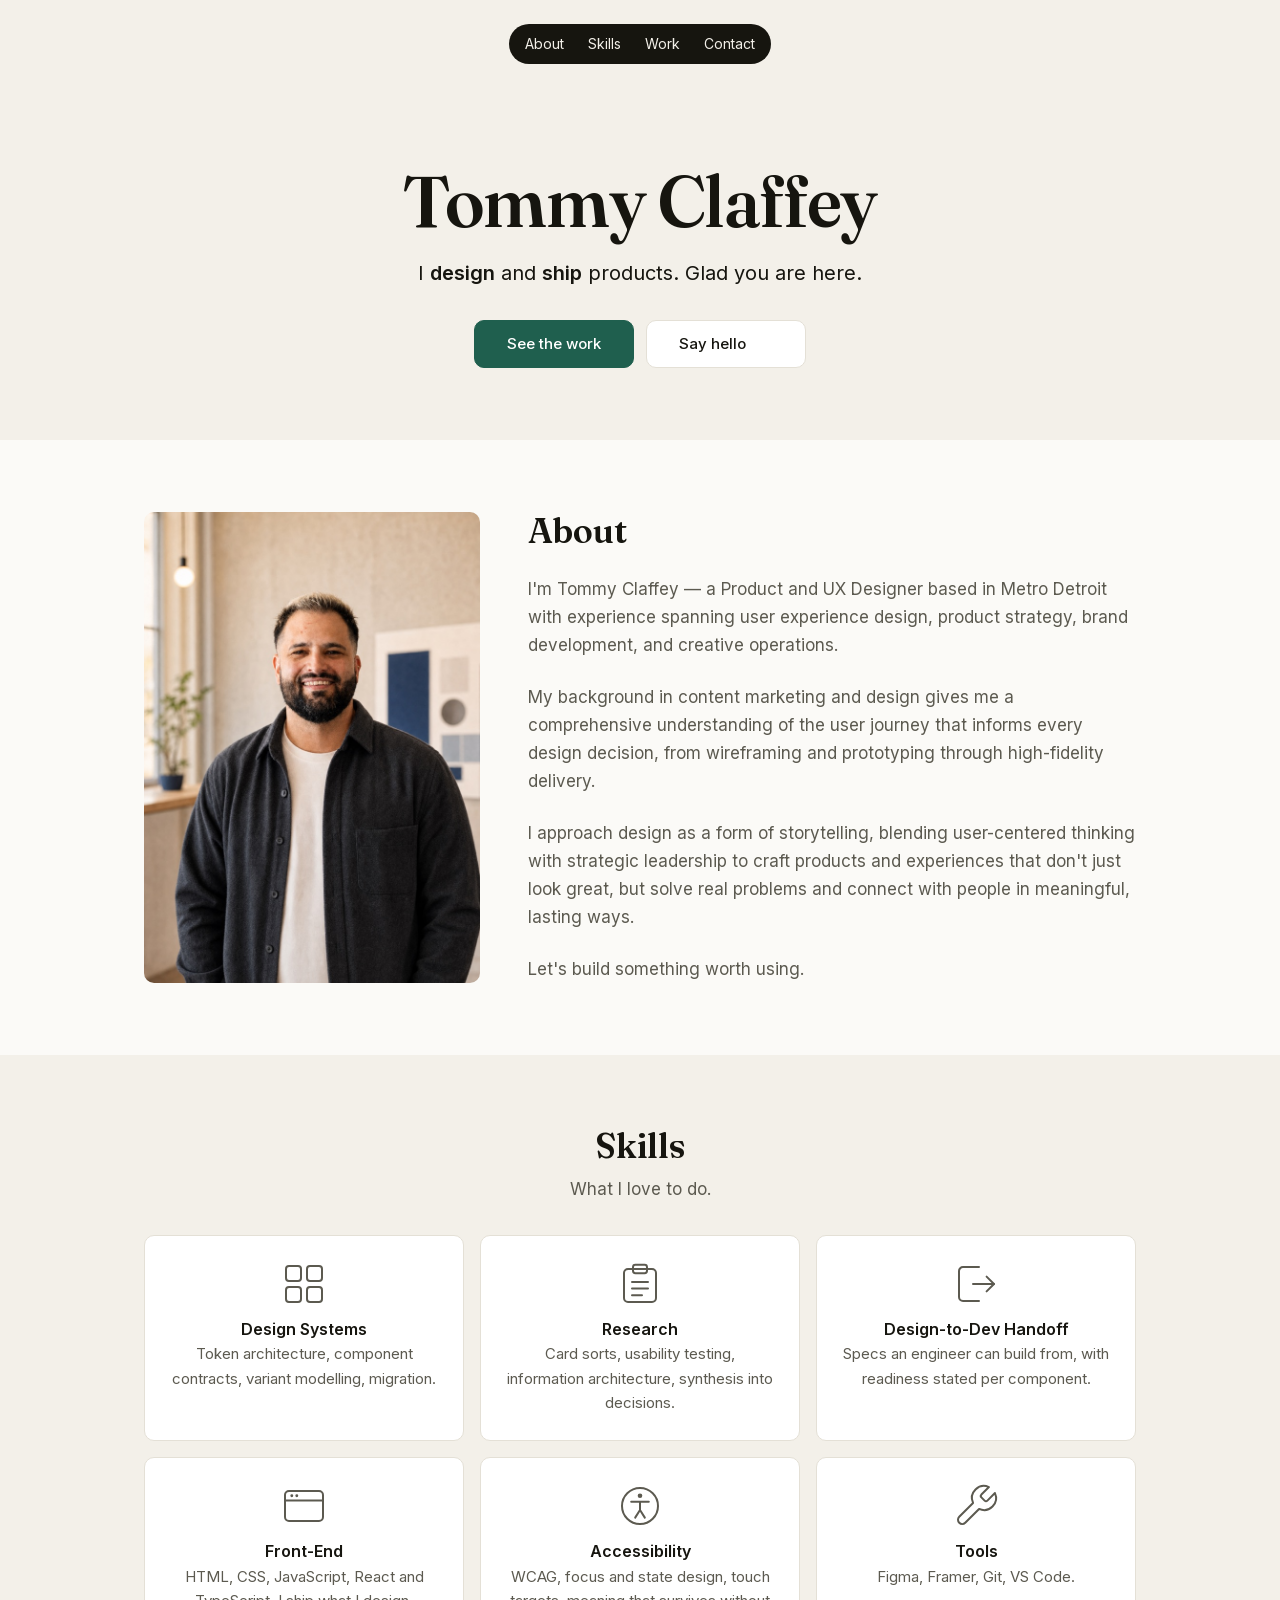
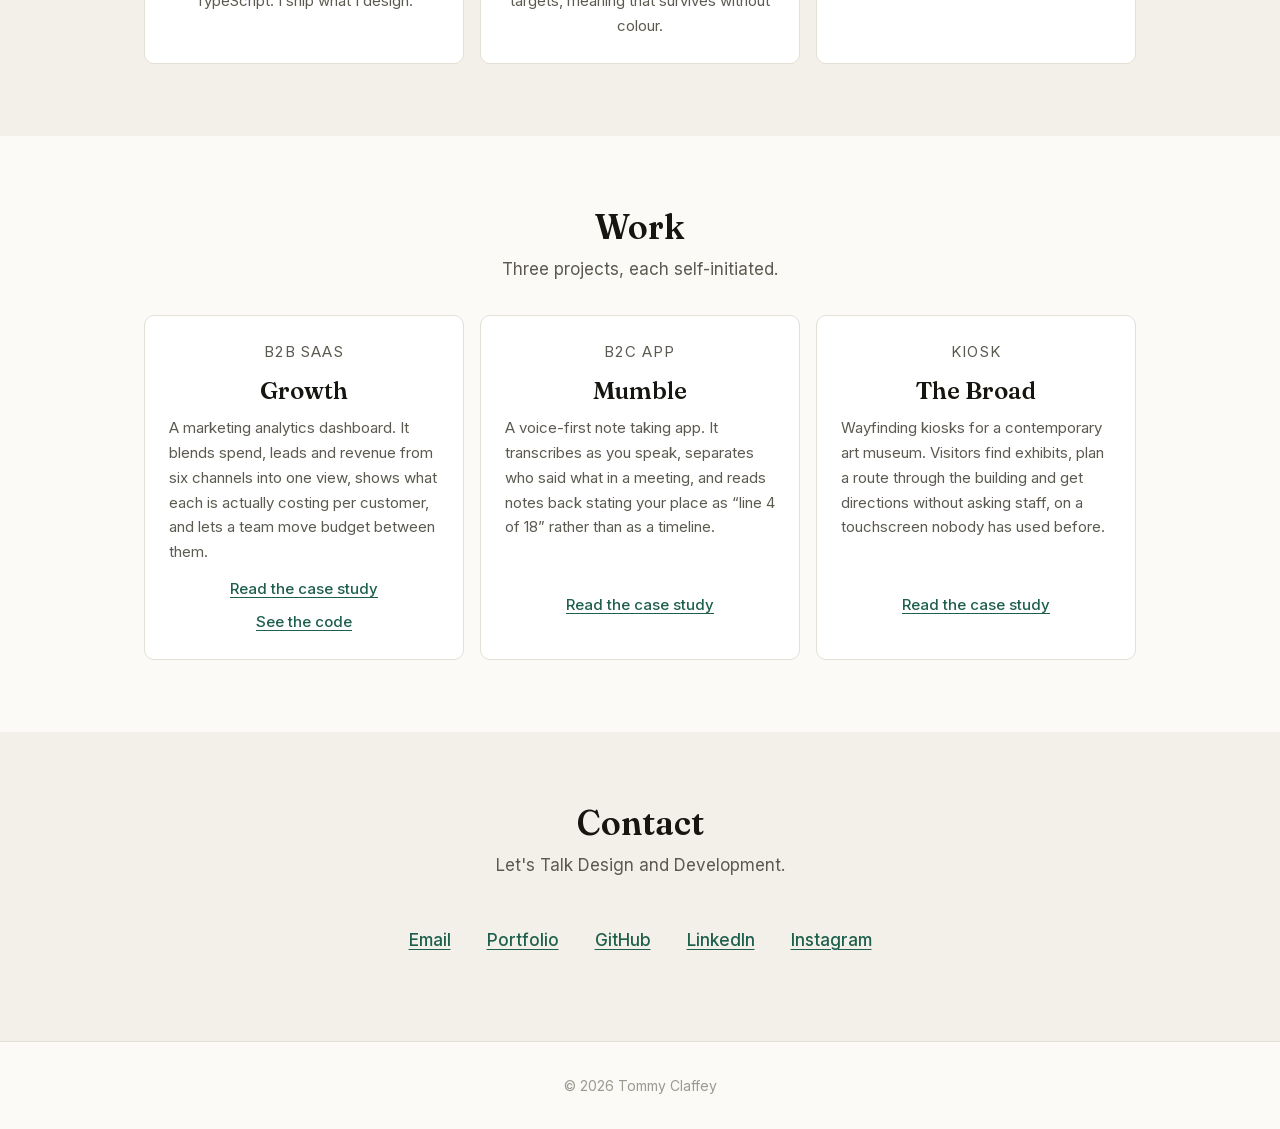
==== commit 023d623e: "Reorder the skill cards Design Systems, Research, Design-to-Dev Handoff, Front-End, Accessibility, T" ====
--- a/index.html
+++ b/index.html
@@ -90,11 +90,6 @@
         <p>Token architecture, component contracts, variant modelling, migration.</p>
       </li>
       <li class="skill">
-        <svg class="skill__icon" viewBox="0 0 24 24" width="48" height="48" fill="none" stroke="currentColor" stroke-width="1" stroke-linecap="round" stroke-linejoin="round" aria-hidden="true" focusable="false"><circle cx="12" cy="12" r="9"/><circle cx="12" cy="6.9" r="1.15" fill="currentColor" stroke="none"/><path d="M7.6 9.9h8.8M12 9.9v4.1M12 14l-2.4 3.8M12 14l2.4 3.8"/></svg>
-        <h3>Accessibility</h3>
-        <p>WCAG, focus and state design, touch targets, meaning that survives without colour.</p>
-      </li>
-      <li class="skill">
         <svg class="skill__icon" viewBox="0 0 24 24" width="48" height="48" fill="none" stroke="currentColor" stroke-width="1" stroke-linecap="round" stroke-linejoin="round" aria-hidden="true" focusable="false"><rect x="4" y="4.5" width="16" height="16.5" rx="2"/><rect x="8.5" y="2.4" width="7" height="4.2" rx="1.2"/><path d="M8 11h8M8 14.3h8M8 17.6h5"/></svg>
         <h3>Research</h3>
         <p>Card sorts, usability testing, information architecture, synthesis into decisions.</p>
@@ -108,6 +103,11 @@
         <svg class="skill__icon" viewBox="0 0 24 24" width="48" height="48" fill="none" stroke="currentColor" stroke-width="1" stroke-linecap="round" stroke-linejoin="round" aria-hidden="true" focusable="false"><rect x="2.5" y="4.5" width="19" height="15" rx="2"/><path d="M2.5 9.2h19"/><circle cx="5.9" cy="6.85" r="0.72" fill="currentColor" stroke="none"/><circle cx="8.4" cy="6.85" r="0.72" fill="currentColor" stroke="none"/></svg>
         <h3>Front-End</h3>
         <p>HTML, CSS, JavaScript, React and TypeScript. I ship what I design.</p>
+      </li>
+      <li class="skill">
+        <svg class="skill__icon" viewBox="0 0 24 24" width="48" height="48" fill="none" stroke="currentColor" stroke-width="1" stroke-linecap="round" stroke-linejoin="round" aria-hidden="true" focusable="false"><circle cx="12" cy="12" r="9"/><circle cx="12" cy="6.9" r="1.15" fill="currentColor" stroke="none"/><path d="M7.6 9.9h8.8M12 9.9v4.1M12 14l-2.4 3.8M12 14l2.4 3.8"/></svg>
+        <h3>Accessibility</h3>
+        <p>WCAG, focus and state design, touch targets, meaning that survives without colour.</p>
       </li>
       <li class="skill">
         <svg class="skill__icon" viewBox="0 0 24 24" width="48" height="48" fill="none" stroke="currentColor" stroke-width="1" stroke-linecap="round" stroke-linejoin="round" aria-hidden="true" focusable="false"><path d="M14.7 6.3a1 1 0 0 0 0 1.4l1.6 1.6a1 1 0 0 0 1.4 0l3.77-3.77a6 6 0 0 1-7.94 7.94l-6.91 6.91a2.12 2.12 0 0 1-3-3l6.91-6.91a6 6 0 0 1 7.94-7.94l-3.76 3.76z"/></svg>
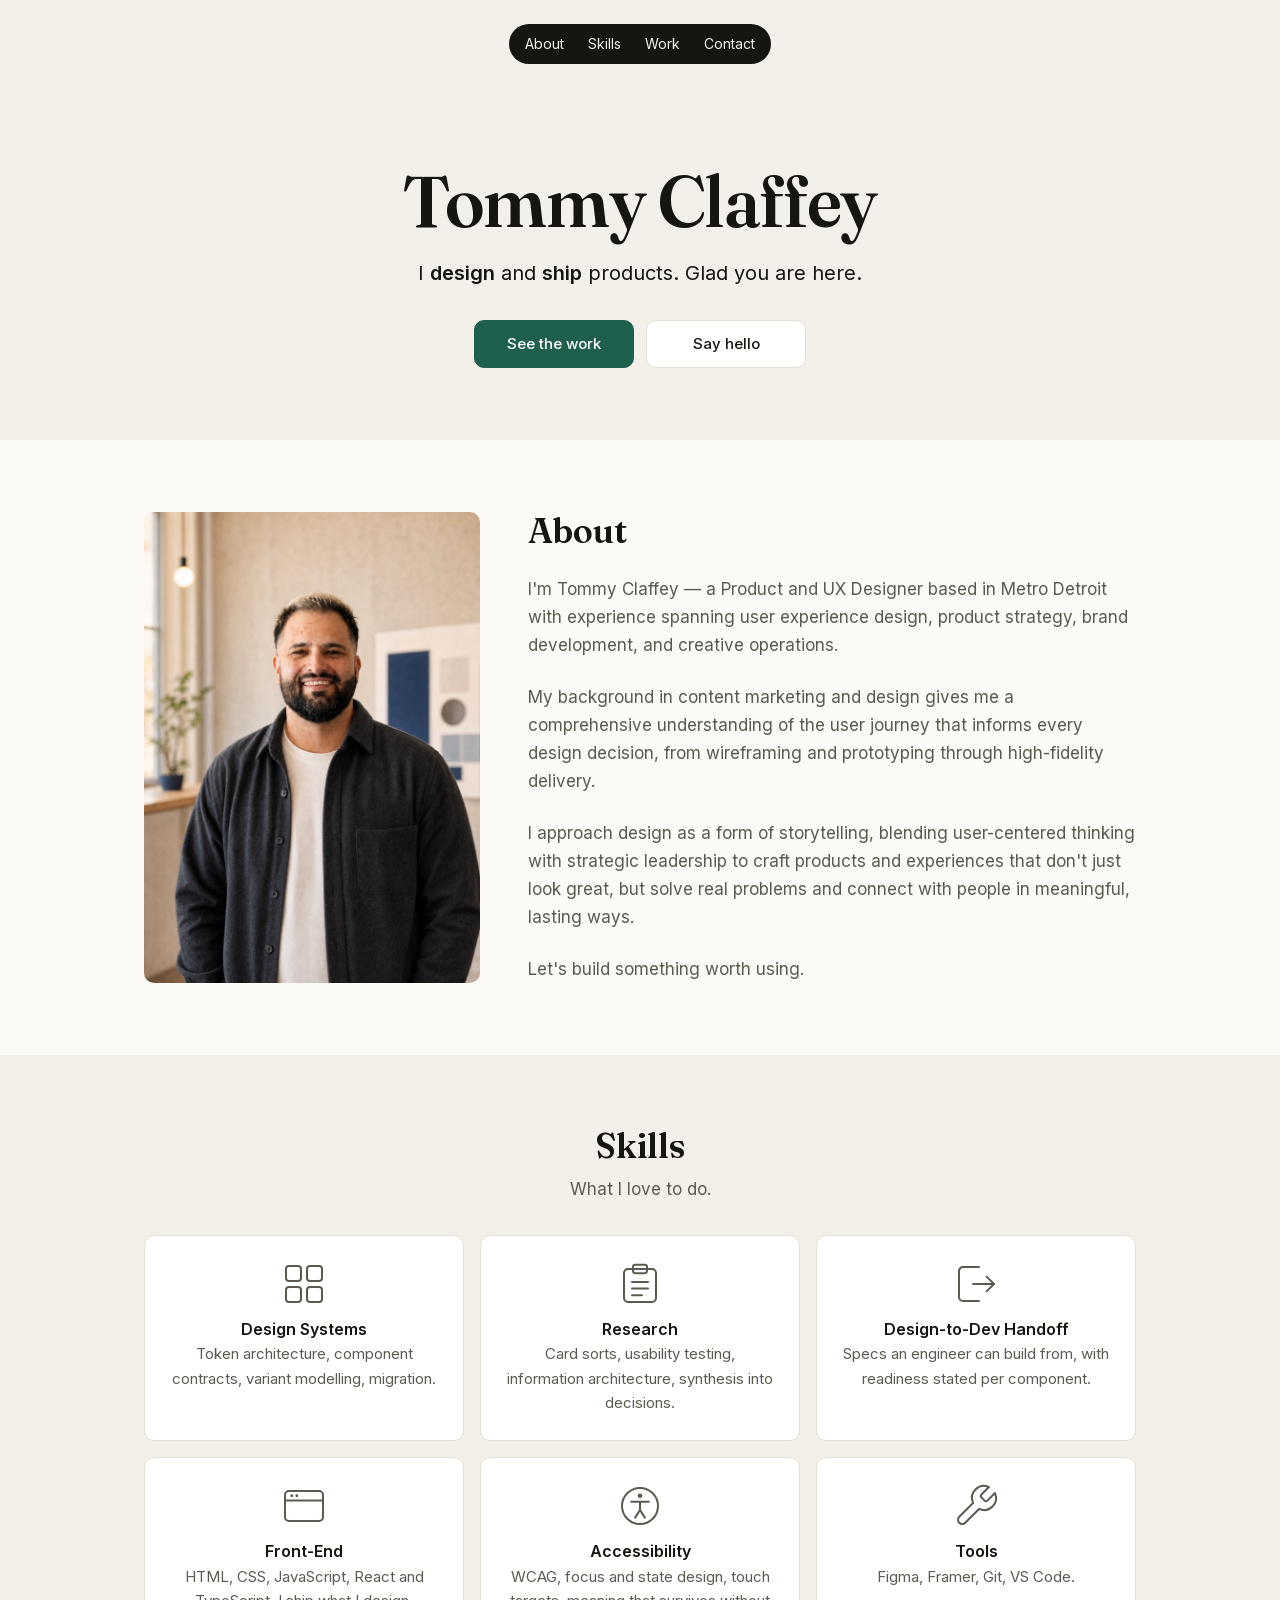
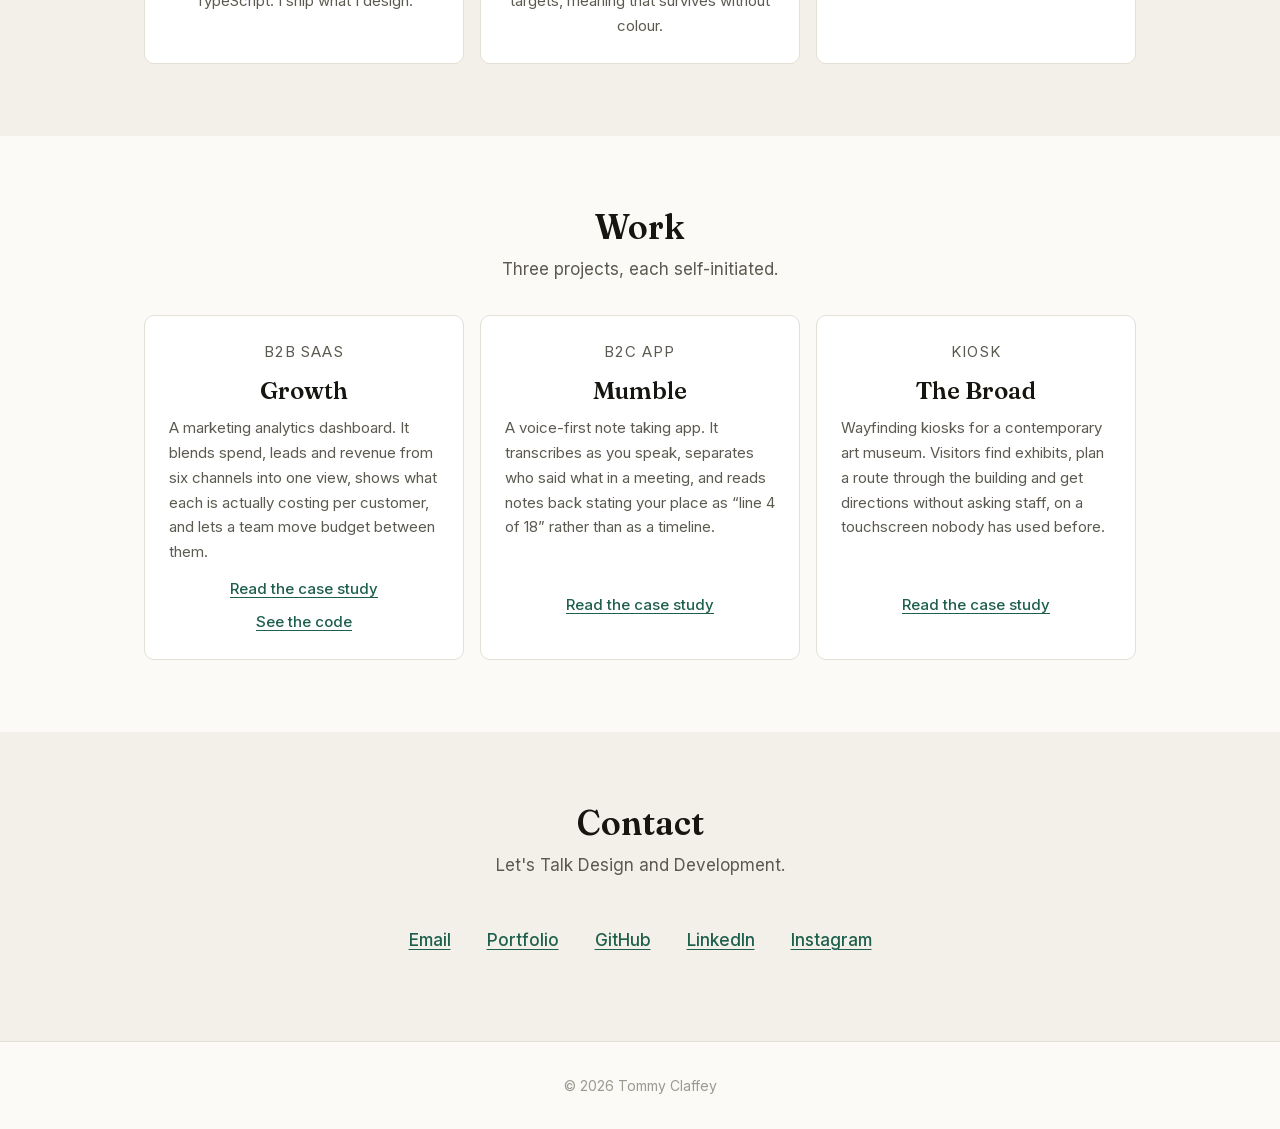
==== commit 9d006d43: "Inline the equal-width button layout The grid rule was correct and measured equal on a fresh load --" ====
--- a/index.html
+++ b/index.html
@@ -37,9 +37,9 @@
     <p class="hero__pitch">
       I <strong>design</strong> and <strong>ship</strong> products. Glad you are here.
     </p>
-    <div class="hero__actions">
-      <a class="btn btn--primary" href="#work">See the work</a>
-      <a class="btn" href="#contact">Say hello</a>
+    <div class="hero__actions" style="display:grid;grid-template-columns:repeat(2,1fr);gap:12px;width:fit-content;margin-inline:auto">
+      <a class="btn btn--primary" href="#work" style="justify-content:center">See the work</a>
+      <a class="btn" href="#contact" style="justify-content:center">Say hello</a>
     </div>
   </div>
 </header>
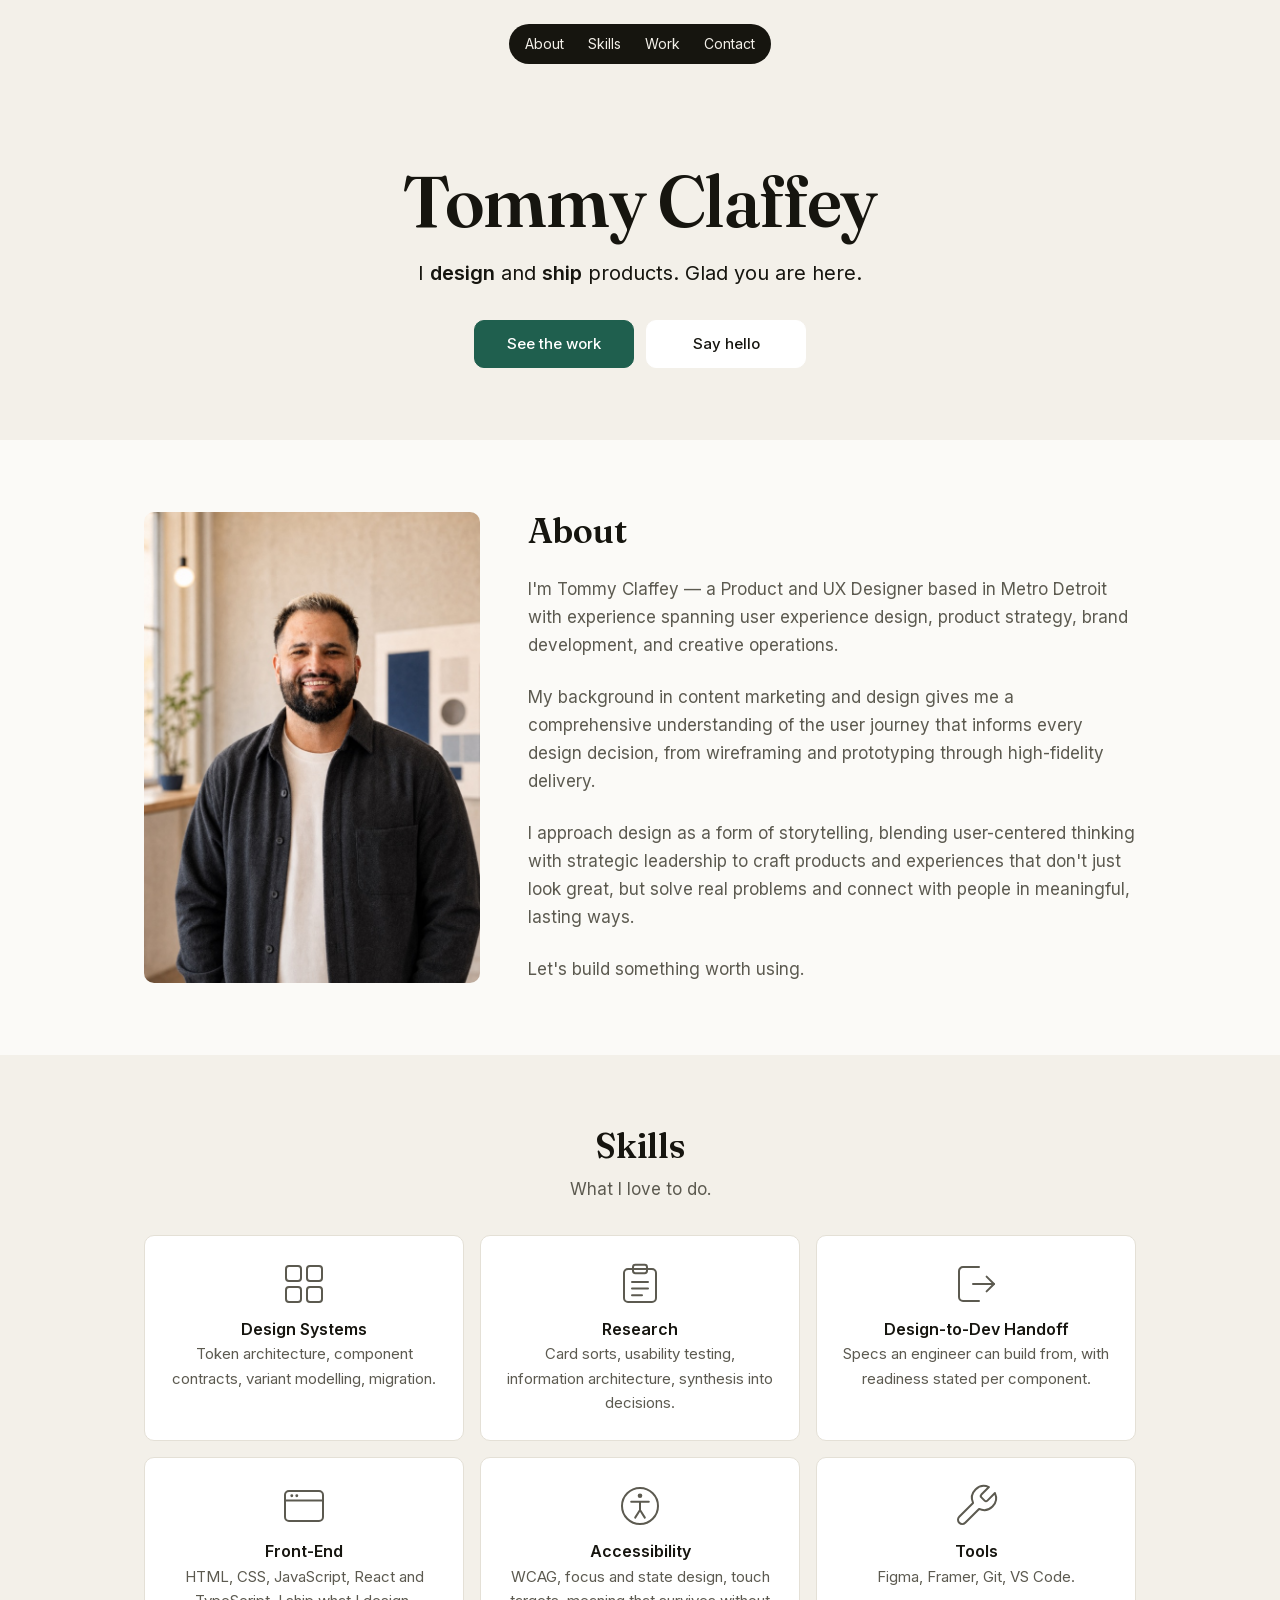
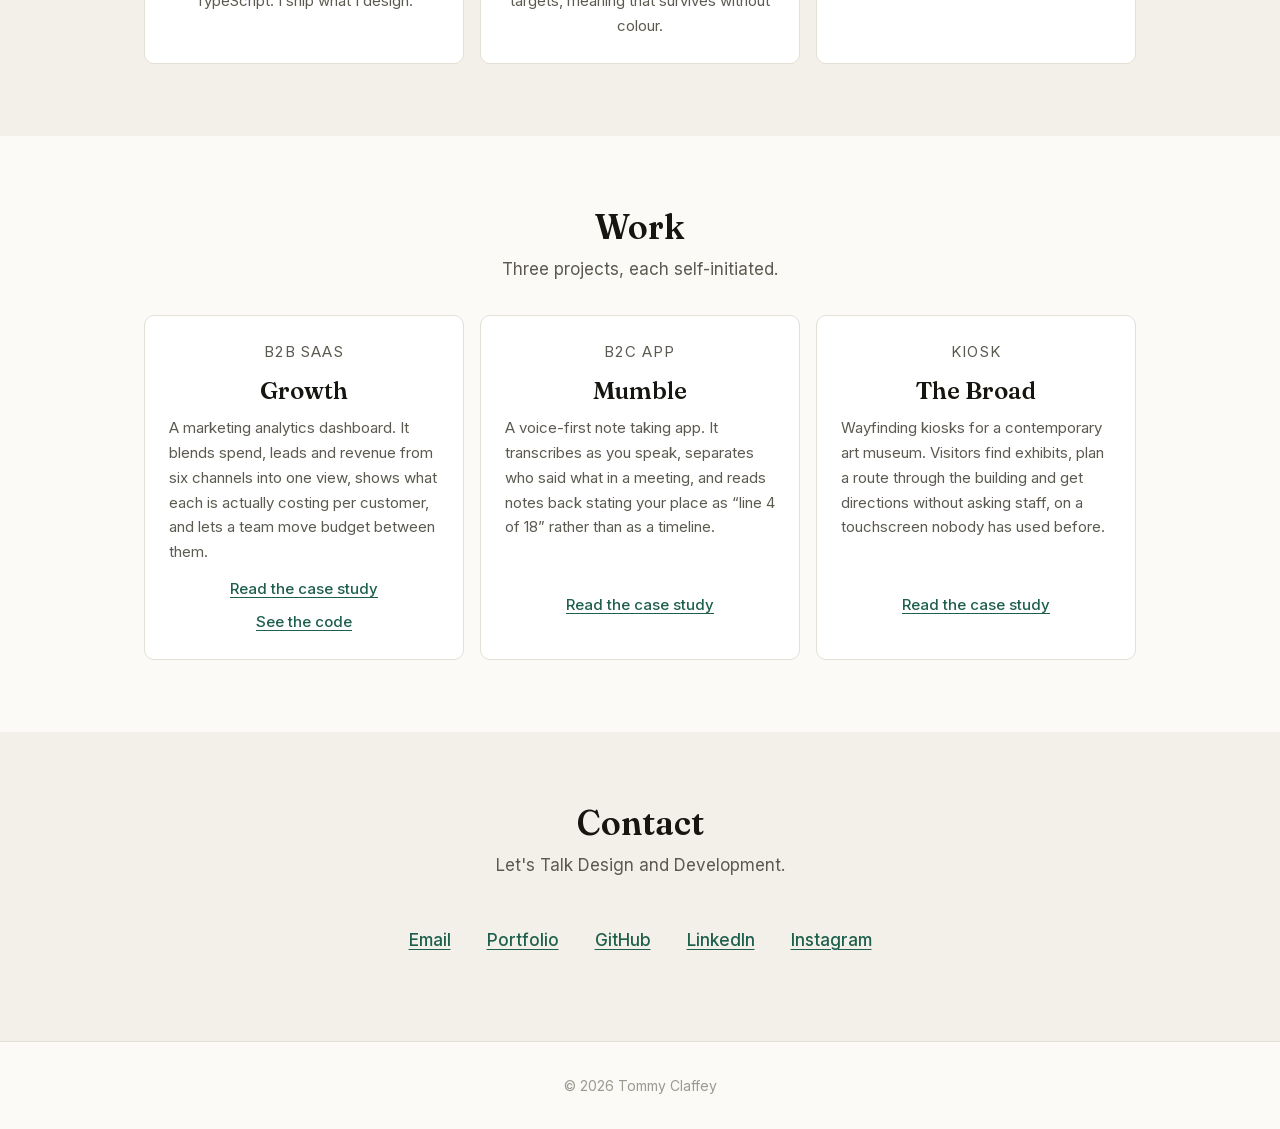
==== commit 5ff90e47: "Second button is a duplicate of the first, recoloured white Same element, same classes: .btn .btn--p" ====
--- a/index.html
+++ b/index.html
@@ -39,7 +39,7 @@
     </p>
     <div class="hero__actions" style="display:grid;grid-template-columns:repeat(2,1fr);gap:12px;width:fit-content;margin-inline:auto">
       <a class="btn btn--primary" href="#work" style="justify-content:center">See the work</a>
-      <a class="btn" href="#contact" style="justify-content:center">Say hello</a>
+      <a class="btn btn--primary btn--white" href="#contact" style="justify-content:center">Say hello</a>
     </div>
   </div>
 </header>
--- a/style.css
+++ b/style.css
@@ -356,7 +356,13 @@
      the size of body text -- correct by the rule and wrong by the page. */
   min-height: 48px;
   padding: 0 var(--s-6);
-  border: 1px solid var(--border); border-radius: var(--radius);
+  /* --text-subtle, not --border. The ghost button sat as a 1px #E4E0D6 line
+     on an #F3F0E9 hero -- about a shade apart, so its edge was barely
+     visible. Beside a solid green button that reads as one continuous object,
+     the same 160x48 box looked smaller and less round, because a filled shape
+     always reads larger than an outline of identical size. The geometry was
+     never the problem; the edge definition was. */
+  border: 1px solid var(--text-subtle); border-radius: var(--radius);
   background: var(--surface-raised); color: var(--text);
   font: 500 15px var(--sans); text-decoration: none;
   transition: background 120ms ease, border-color 120ms ease;
@@ -365,7 +371,14 @@
 .btn--primary {
   background: var(--accent); border-color: var(--accent); color: #fff;
 }
+/* The second button IS the first button. Same .btn and .btn--primary, so it
+   inherits every box property -- padding, min-height, radius, border width,
+   font. This class changes three colours and nothing else, which makes a
+   size difference between them impossible rather than merely unlikely. */
 .btn--primary:hover { background: var(--accent-press); border-color: var(--accent-press); color: #fff; }
+
+.btn--white { background: #FFFFFF; border-color: #FFFFFF; color: var(--text); }
+.btn--white:hover { background: #FFFFFF; border-color: #FFFFFF; color: var(--text); filter: brightness(0.96); }
 
 /* ========================================================= sections ==== */
 
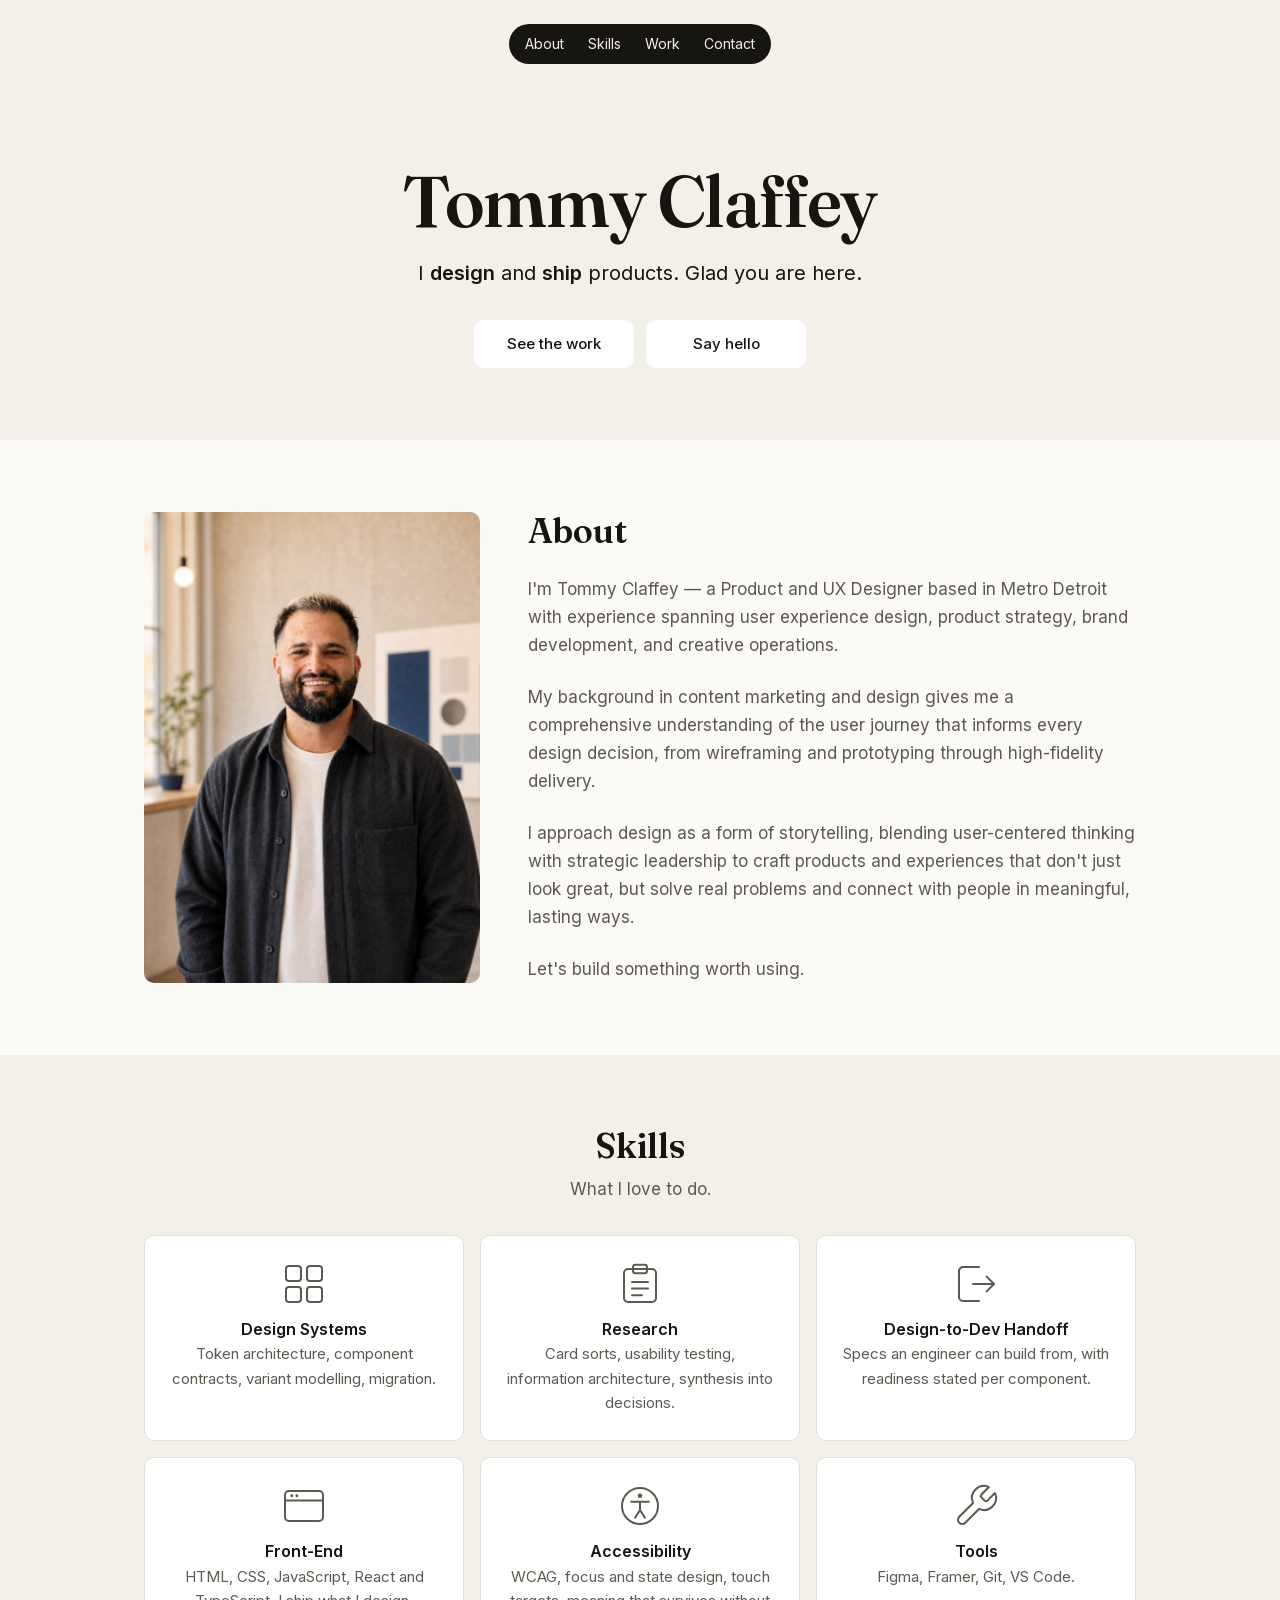
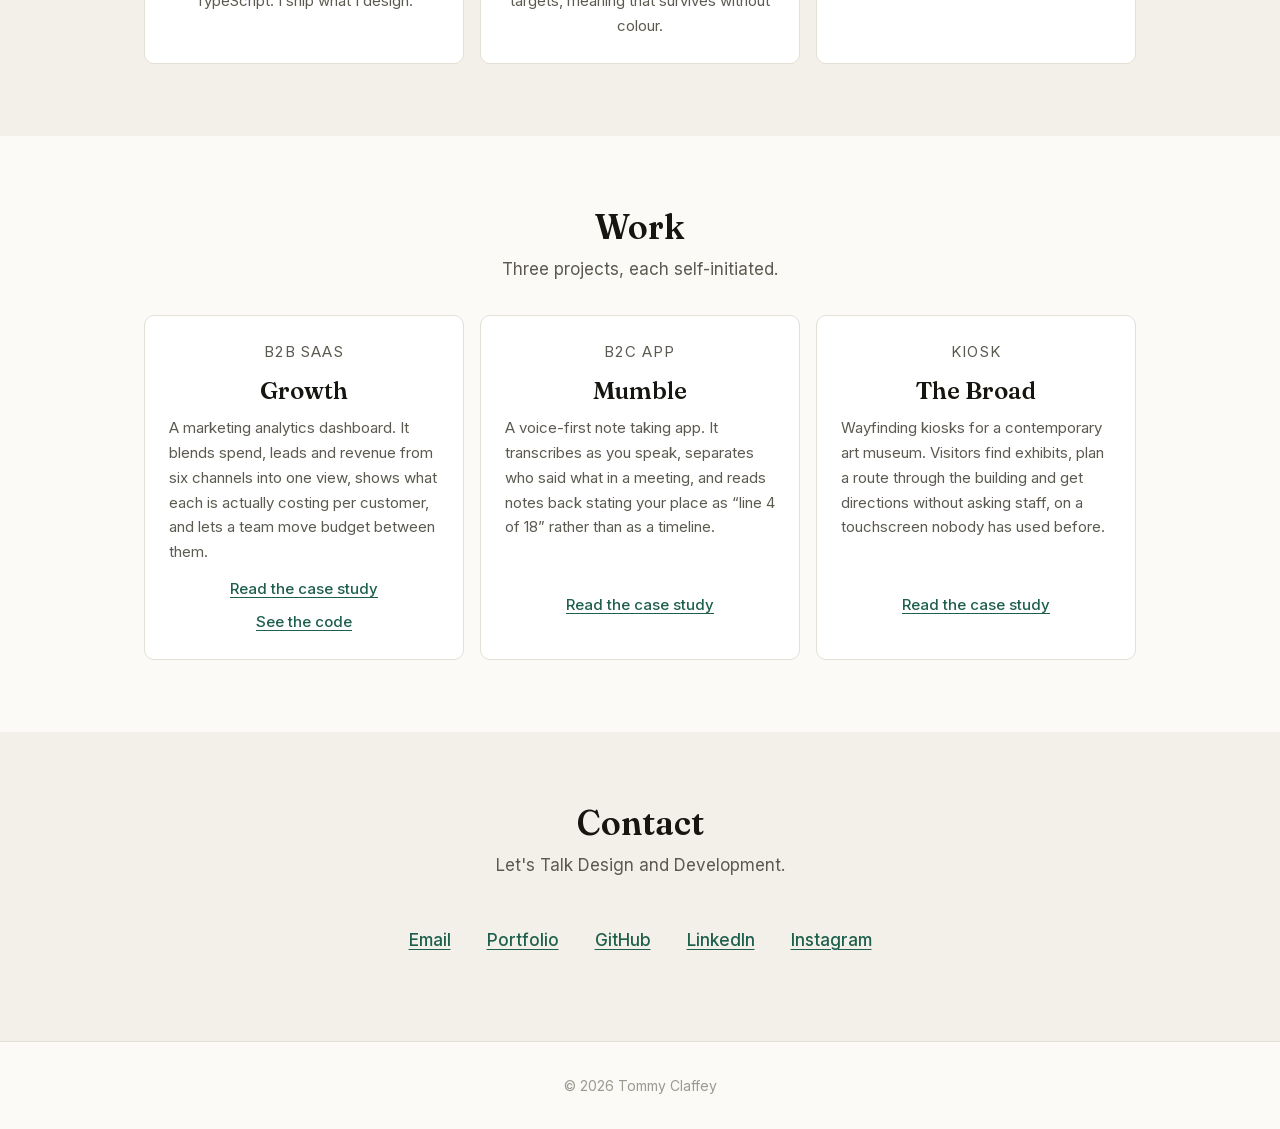
==== commit 8602c534: "Both hero buttons white with black text The first button drops the green fill and takes the same .bt" ====
--- a/index.html
+++ b/index.html
@@ -38,7 +38,7 @@
       I <strong>design</strong> and <strong>ship</strong> products. Glad you are here.
     </p>
     <div class="hero__actions" style="display:grid;grid-template-columns:repeat(2,1fr);gap:12px;width:fit-content;margin-inline:auto">
-      <a class="btn btn--primary" href="#work" style="justify-content:center">See the work</a>
+      <a class="btn btn--primary btn--white" href="#work" style="justify-content:center">See the work</a>
       <a class="btn btn--primary btn--white" href="#contact" style="justify-content:center">Say hello</a>
     </div>
   </div>
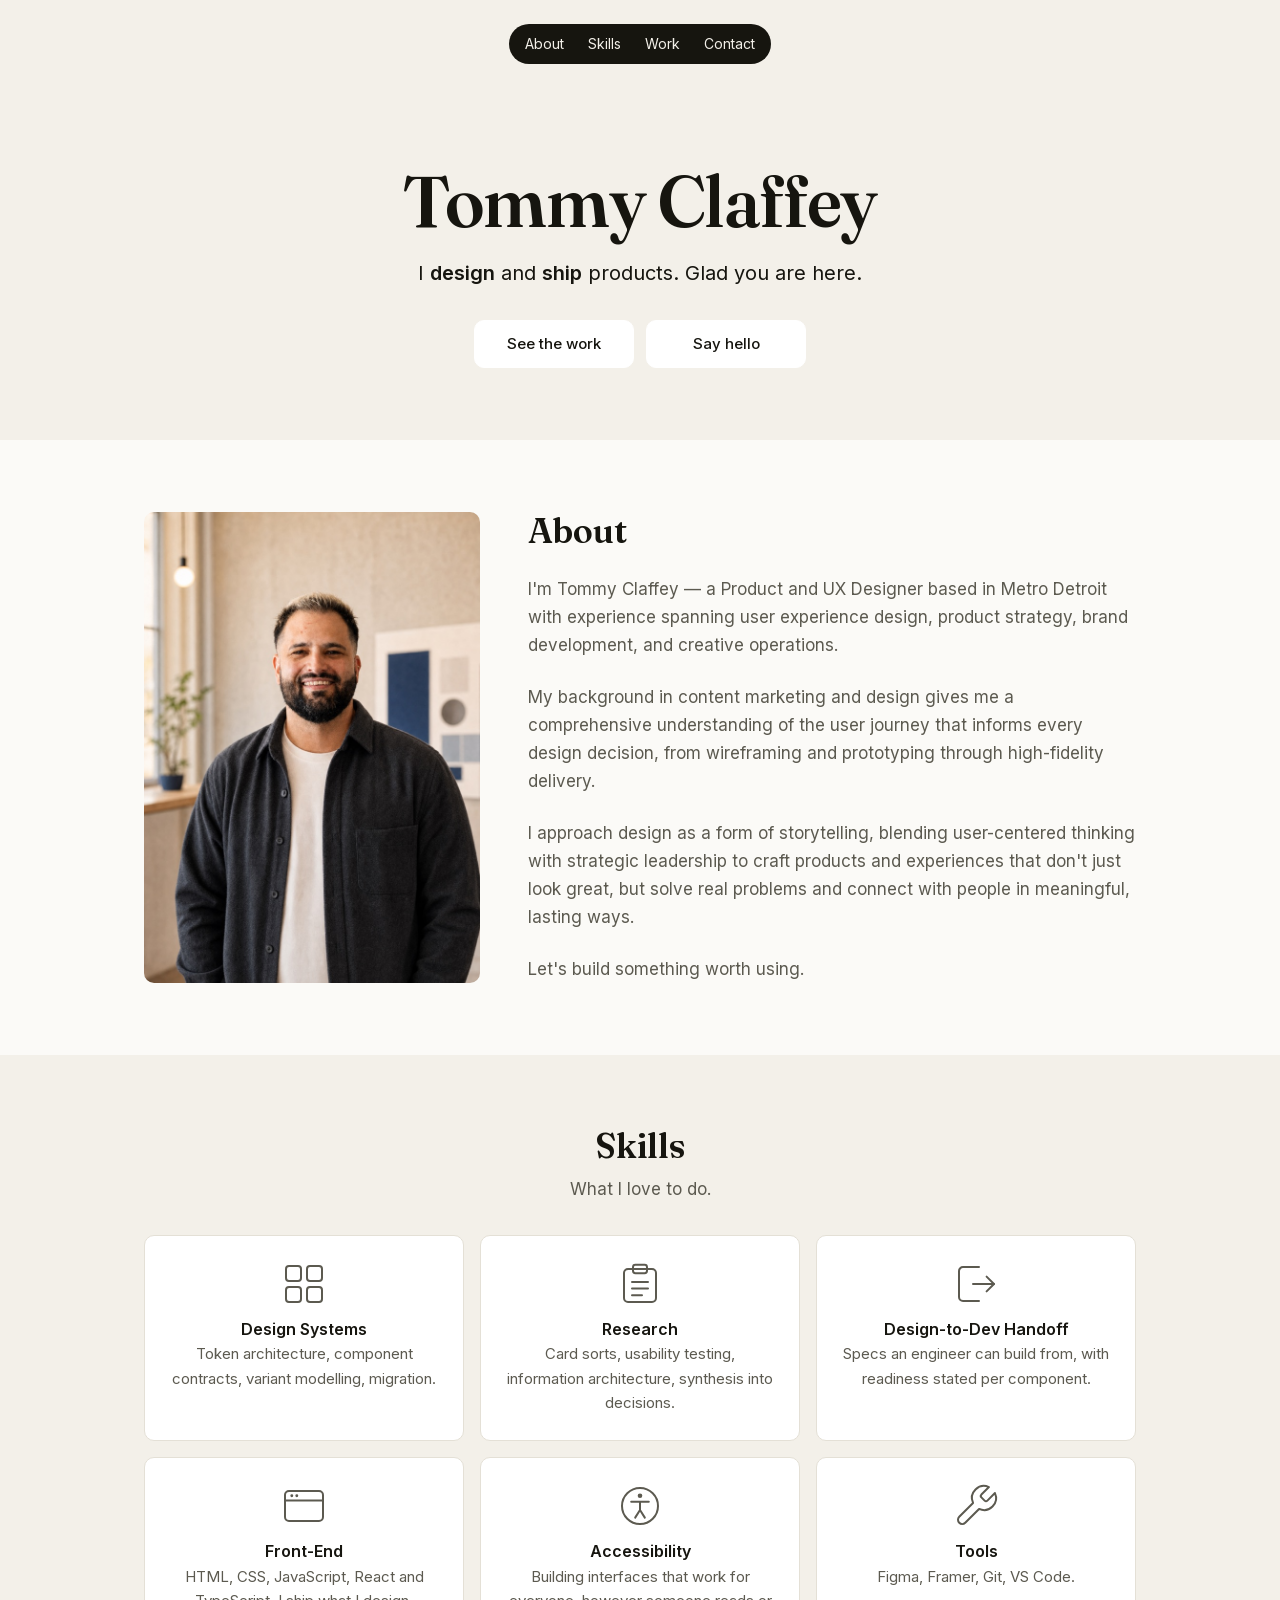
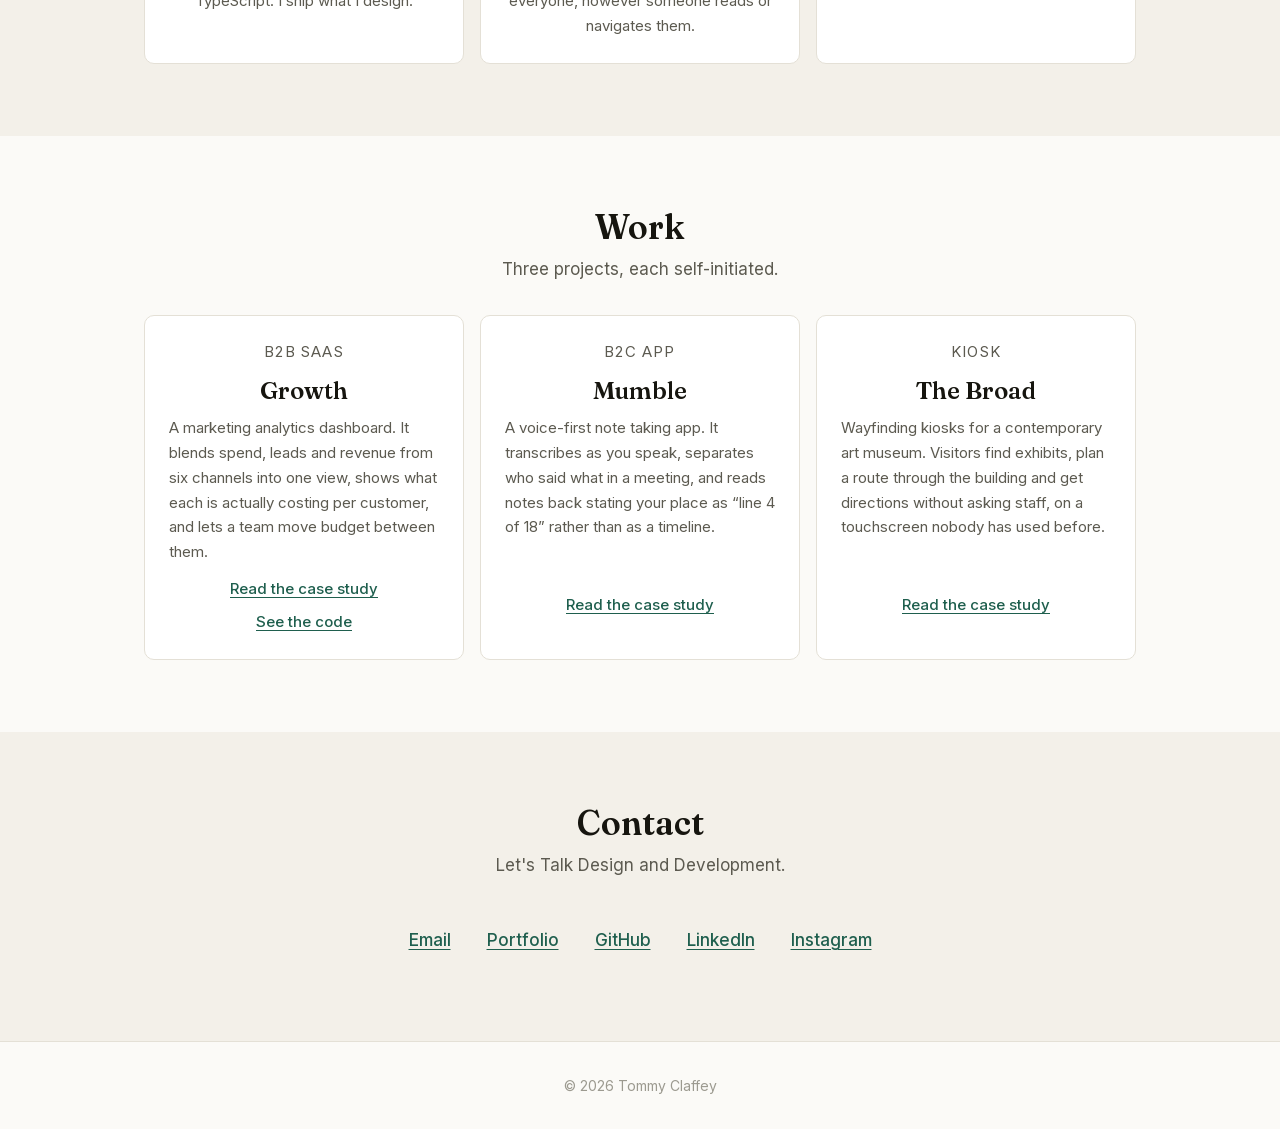
==== commit cabd956b: "Make the accessibility description plain Was: 'WCAG, focus and state design, touch targets, meaning " ====
--- a/index.html
+++ b/index.html
@@ -107,7 +107,8 @@
       <li class="skill">
         <svg class="skill__icon" viewBox="0 0 24 24" width="48" height="48" fill="none" stroke="currentColor" stroke-width="1" stroke-linecap="round" stroke-linejoin="round" aria-hidden="true" focusable="false"><circle cx="12" cy="12" r="9"/><circle cx="12" cy="6.9" r="1.15" fill="currentColor" stroke="none"/><path d="M7.6 9.9h8.8M12 9.9v4.1M12 14l-2.4 3.8M12 14l2.4 3.8"/></svg>
         <h3>Accessibility</h3>
-        <p>WCAG, focus and state design, touch targets, meaning that survives without colour.</p>
+        <p>Building interfaces that work for everyone,
+        however someone reads or navigates them.</p>
       </li>
       <li class="skill">
         <svg class="skill__icon" viewBox="0 0 24 24" width="48" height="48" fill="none" stroke="currentColor" stroke-width="1" stroke-linecap="round" stroke-linejoin="round" aria-hidden="true" focusable="false"><path d="M14.7 6.3a1 1 0 0 0 0 1.4l1.6 1.6a1 1 0 0 0 1.4 0l3.77-3.77a6 6 0 0 1-7.94 7.94l-6.91 6.91a2.12 2.12 0 0 1-3-3l6.91-6.91a6 6 0 0 1 7.94-7.94l-3.76 3.76z"/></svg>
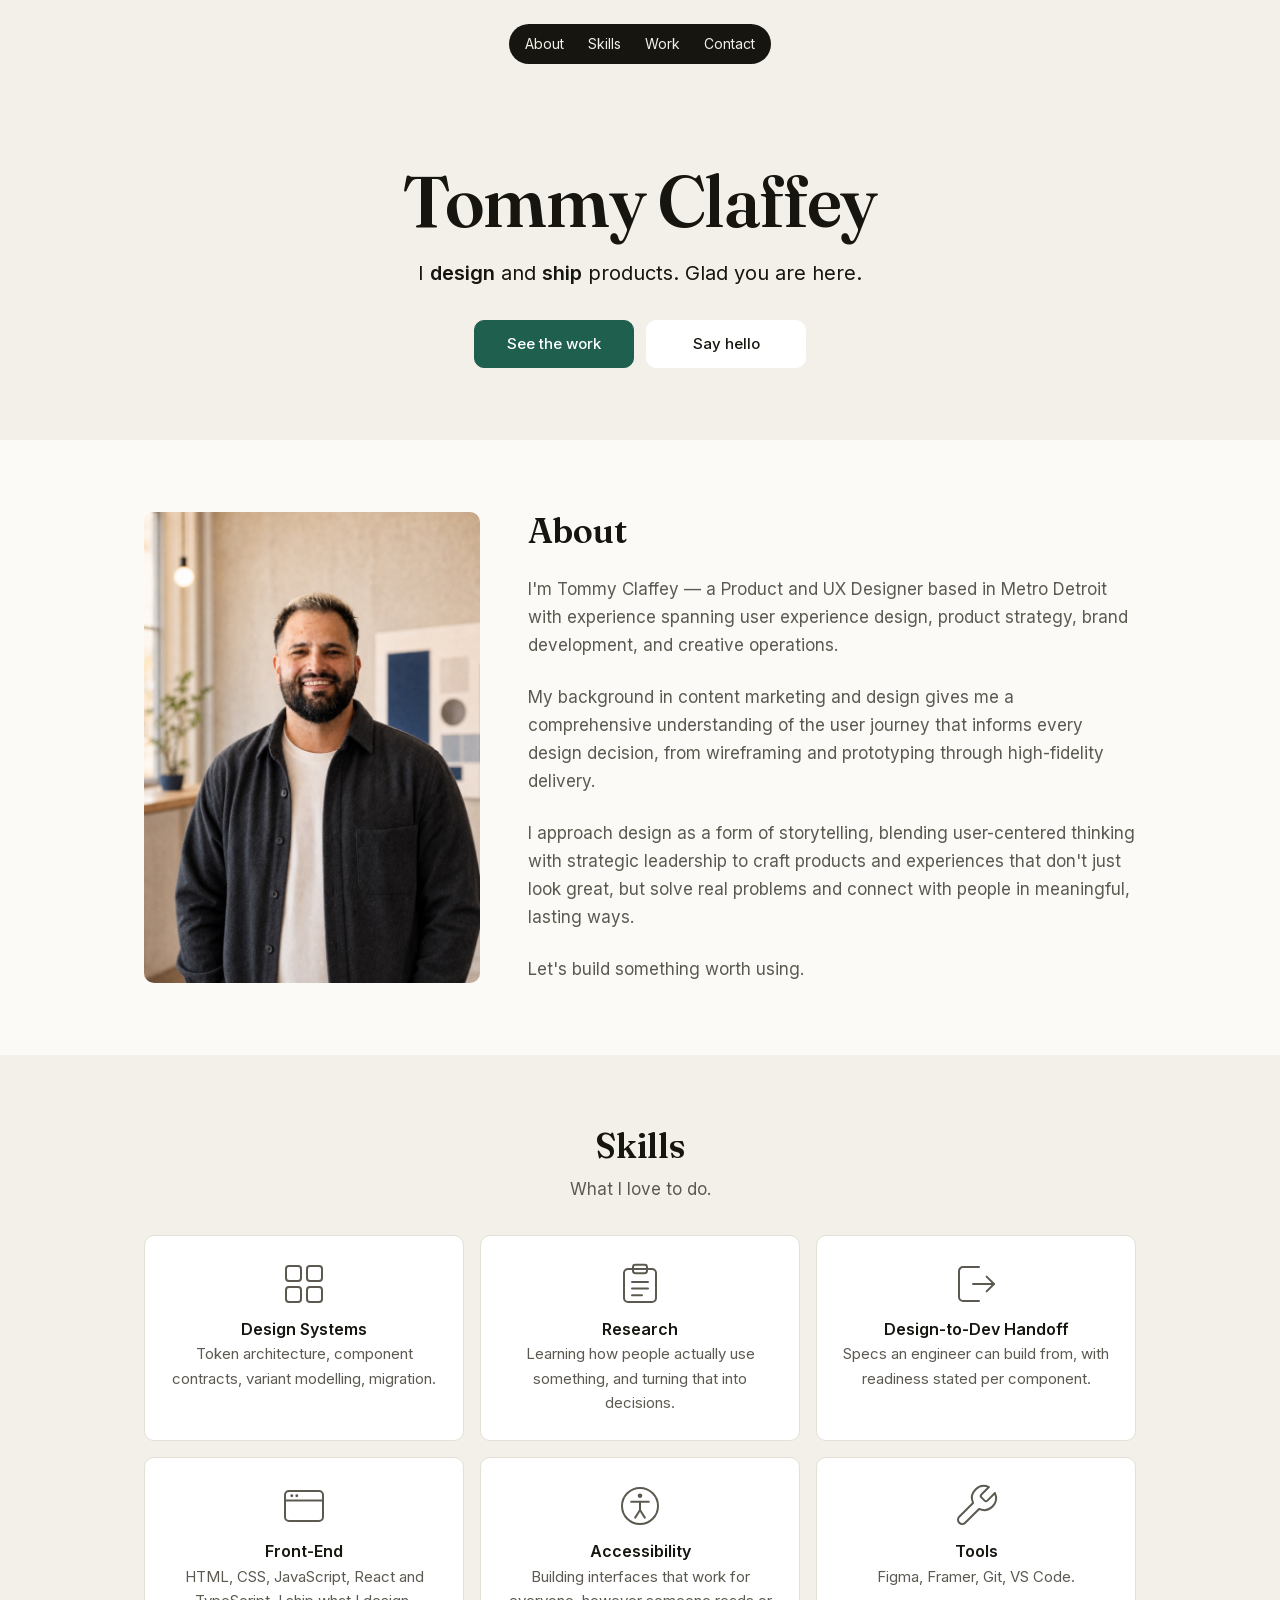
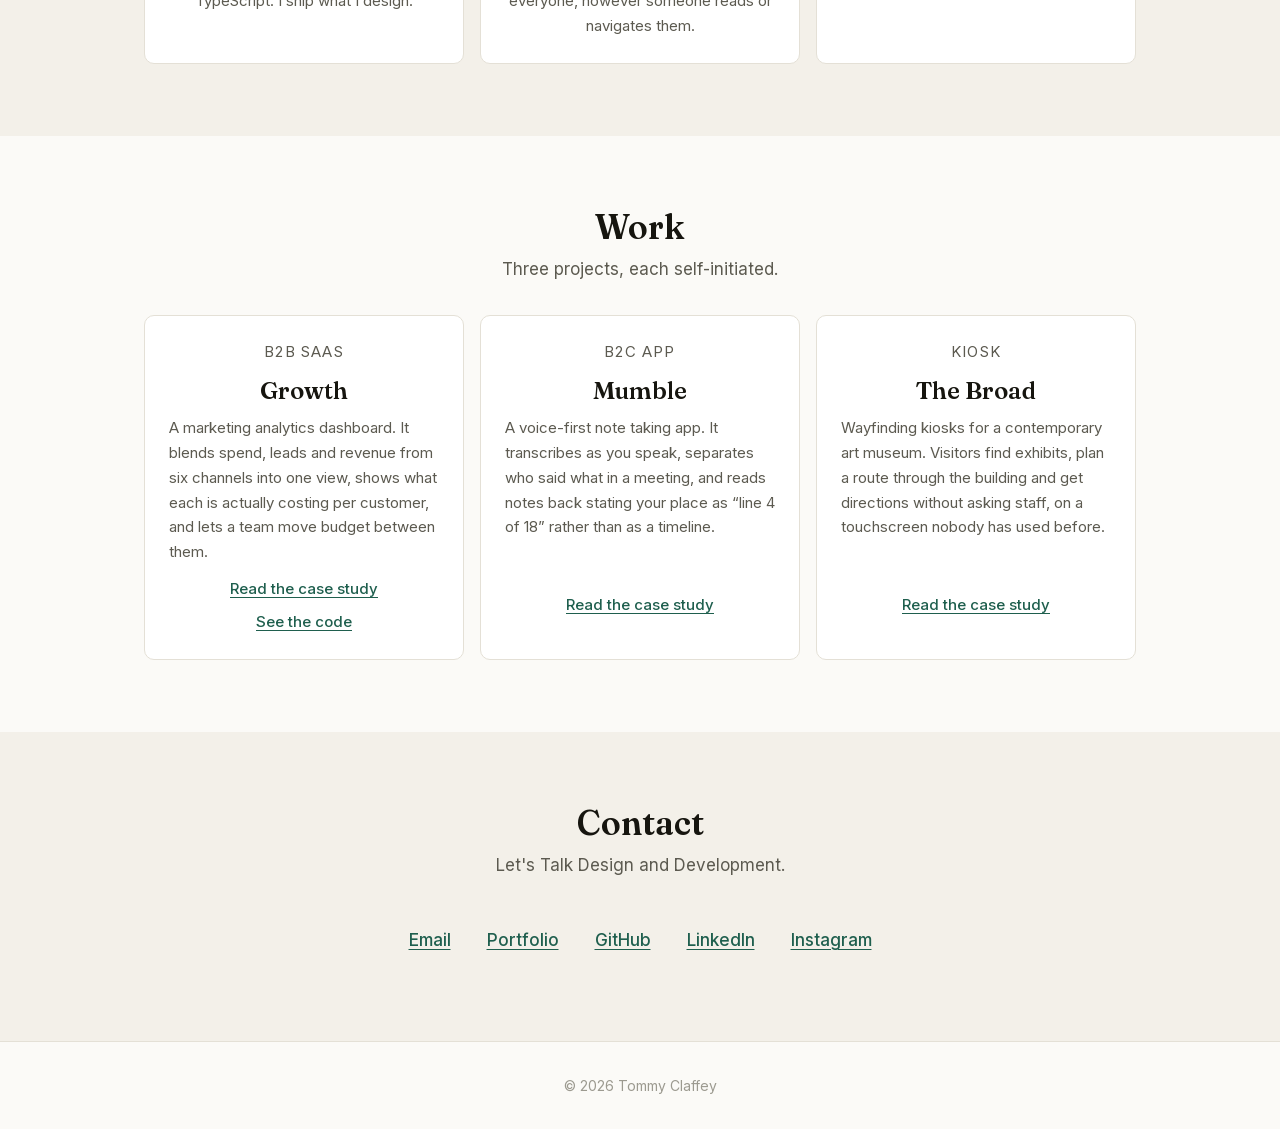
==== commit 8d07910e: "Plain Research copy; first button back to green RESEARCH. 'Card sorts, usability testing, informatio" ====
--- a/index.html
+++ b/index.html
@@ -38,7 +38,7 @@
       I <strong>design</strong> and <strong>ship</strong> products. Glad you are here.
     </p>
     <div class="hero__actions" style="display:grid;grid-template-columns:repeat(2,1fr);gap:12px;width:fit-content;margin-inline:auto">
-      <a class="btn btn--primary btn--white" href="#work" style="justify-content:center">See the work</a>
+      <a class="btn btn--primary" href="#work" style="justify-content:center">See the work</a>
       <a class="btn btn--primary btn--white" href="#contact" style="justify-content:center">Say hello</a>
     </div>
   </div>
@@ -92,7 +92,8 @@
       <li class="skill">
         <svg class="skill__icon" viewBox="0 0 24 24" width="48" height="48" fill="none" stroke="currentColor" stroke-width="1" stroke-linecap="round" stroke-linejoin="round" aria-hidden="true" focusable="false"><rect x="4" y="4.5" width="16" height="16.5" rx="2"/><rect x="8.5" y="2.4" width="7" height="4.2" rx="1.2"/><path d="M8 11h8M8 14.3h8M8 17.6h5"/></svg>
         <h3>Research</h3>
-        <p>Card sorts, usability testing, information architecture, synthesis into decisions.</p>
+        <p>Learning how people actually use something,
+          and turning that into decisions.</p>
       </li>
       <li class="skill">
         <svg class="skill__icon" viewBox="0 0 24 24" width="48" height="48" fill="none" stroke="currentColor" stroke-width="1" stroke-linecap="round" stroke-linejoin="round" aria-hidden="true" focusable="false"><path d="M13.5 3.5H5.5a2 2 0 0 0-2 2v13a2 2 0 0 0 2 2h8"/><path d="M10.5 12h10.5"/><path d="M17.3 8.3 21 12l-3.7 3.7"/></svg>
